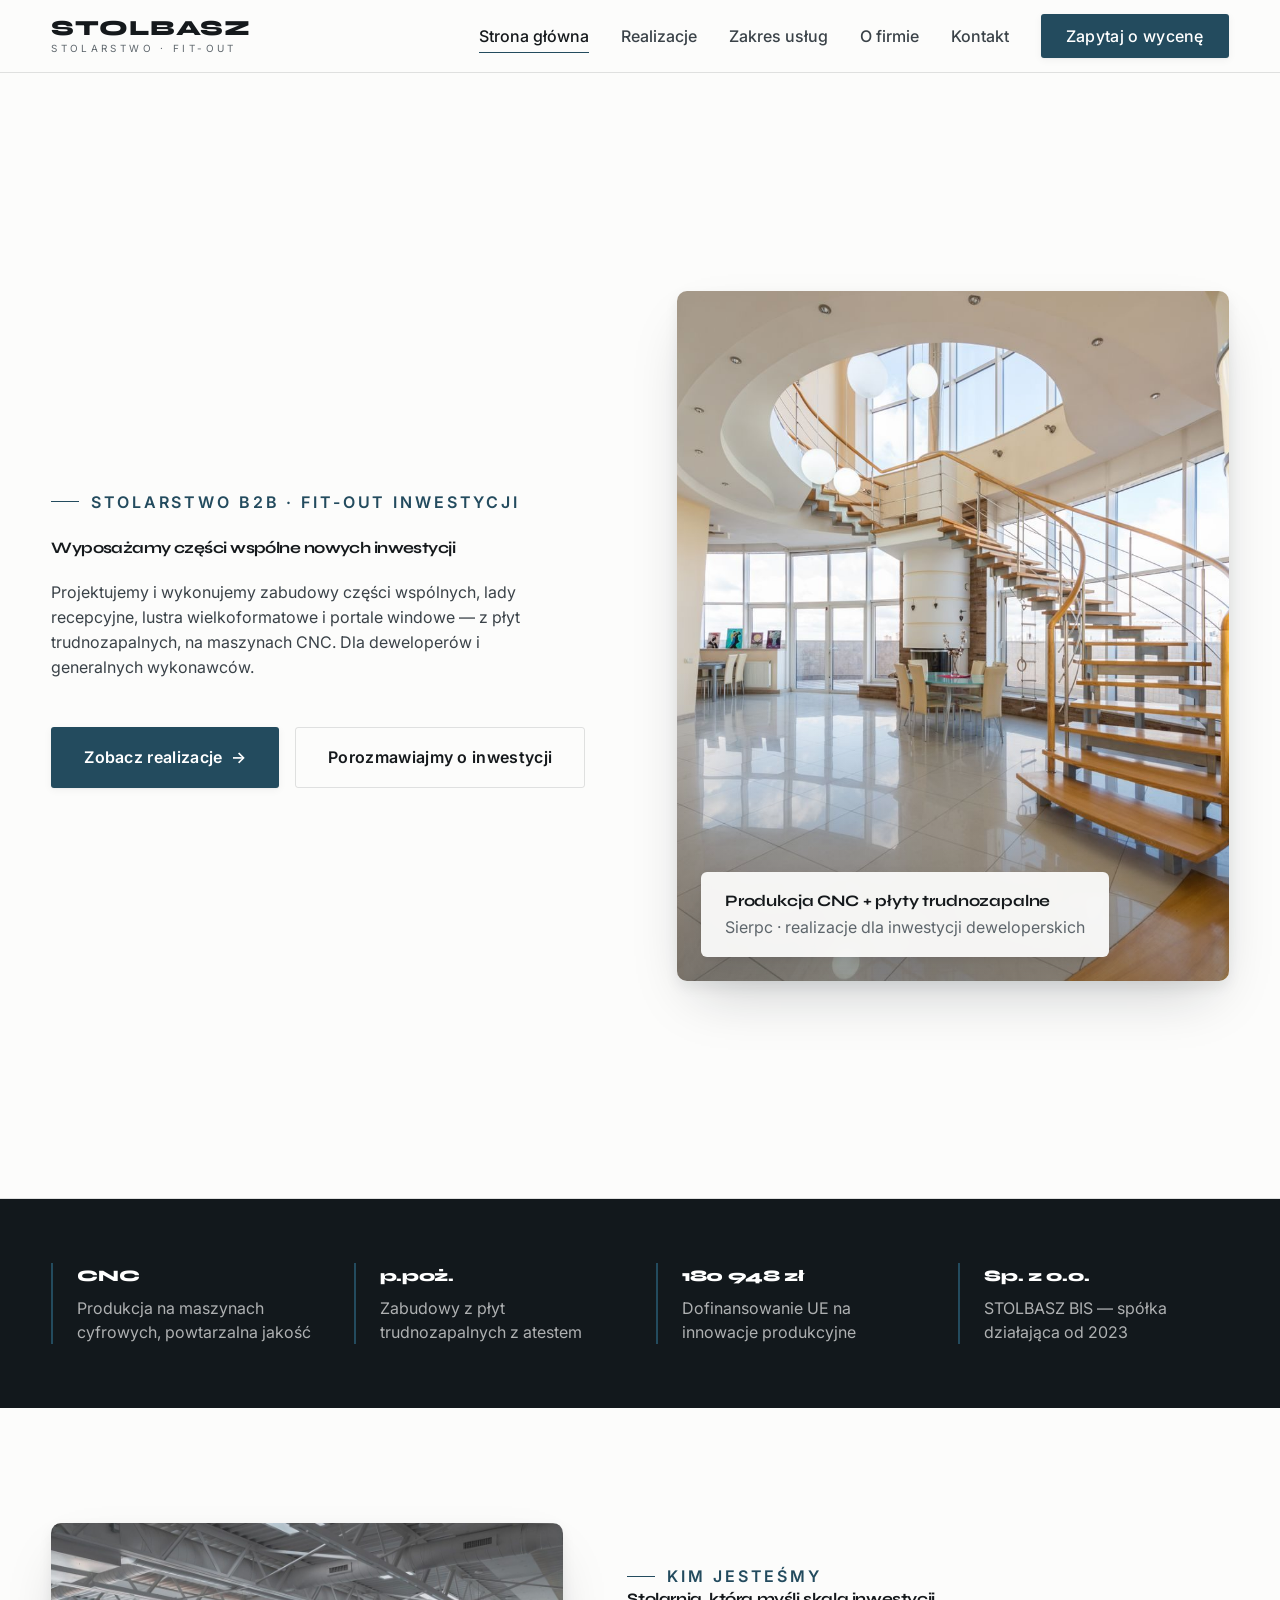
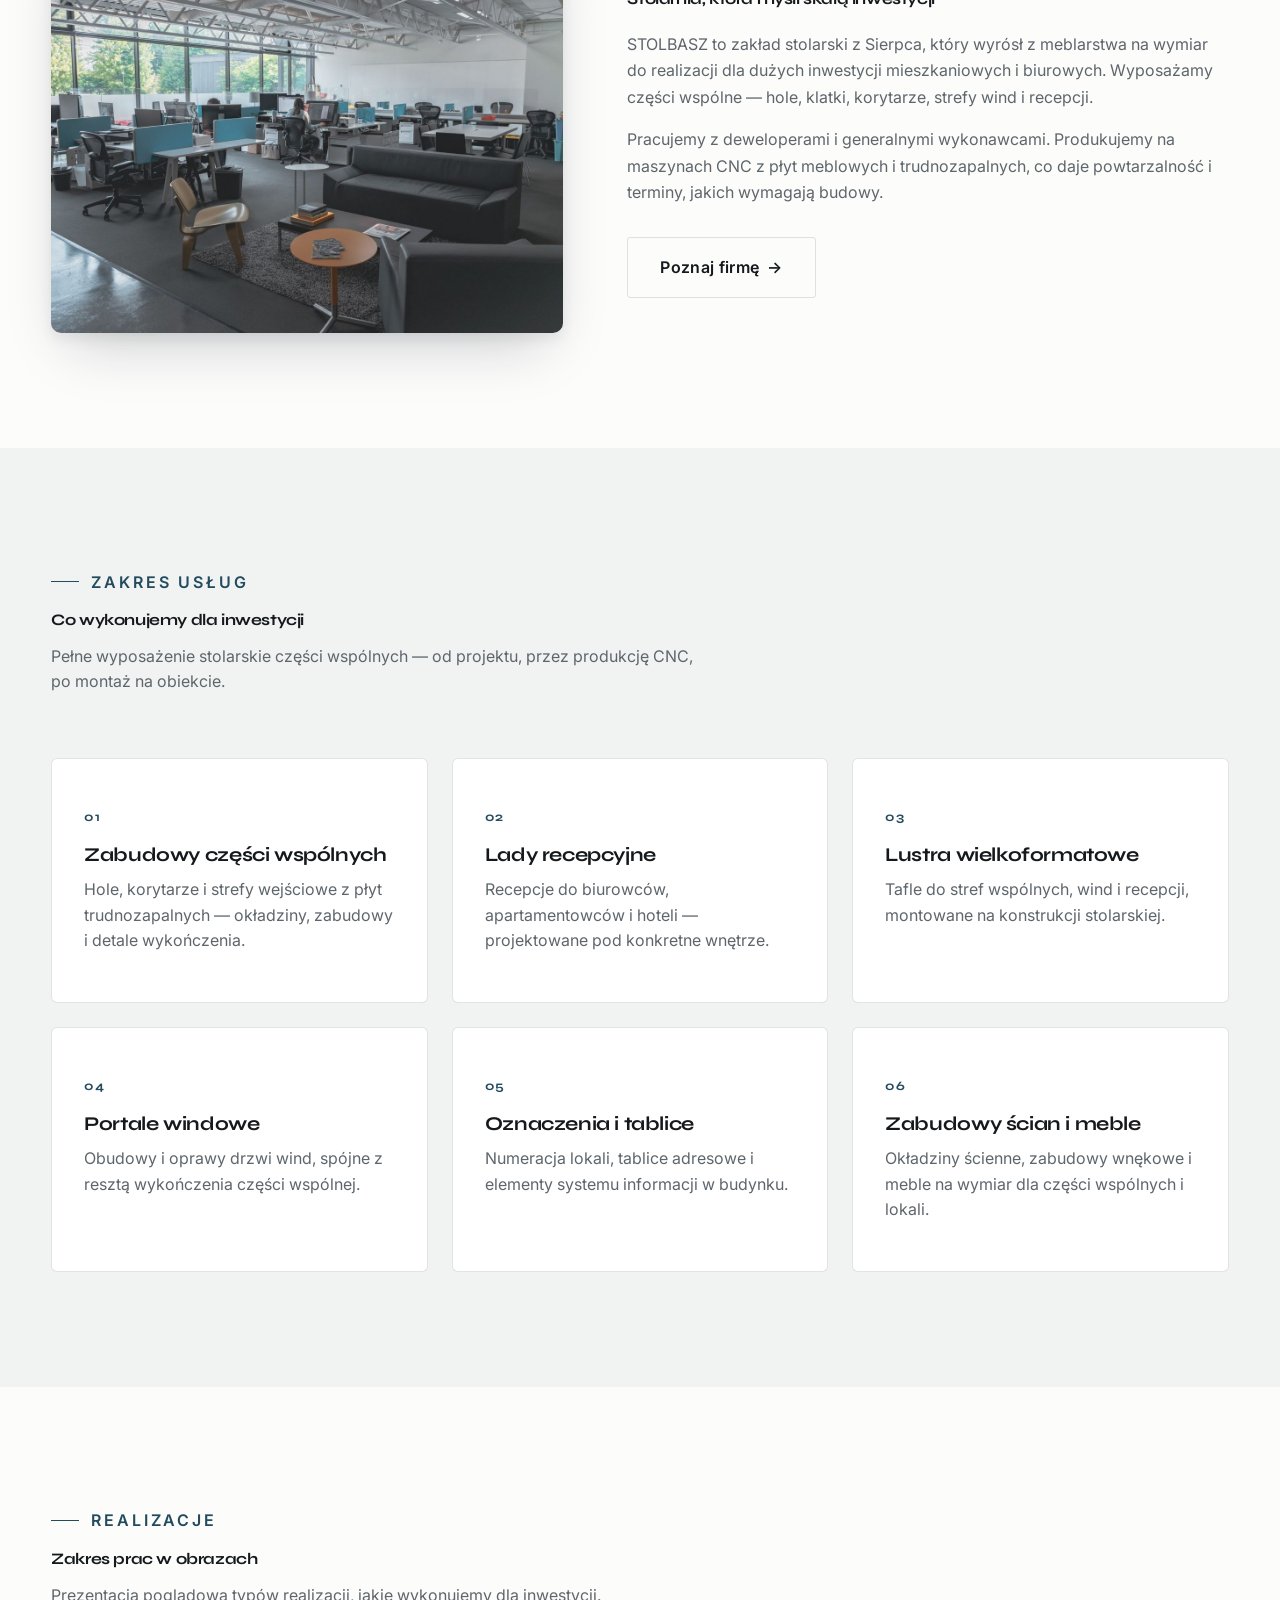
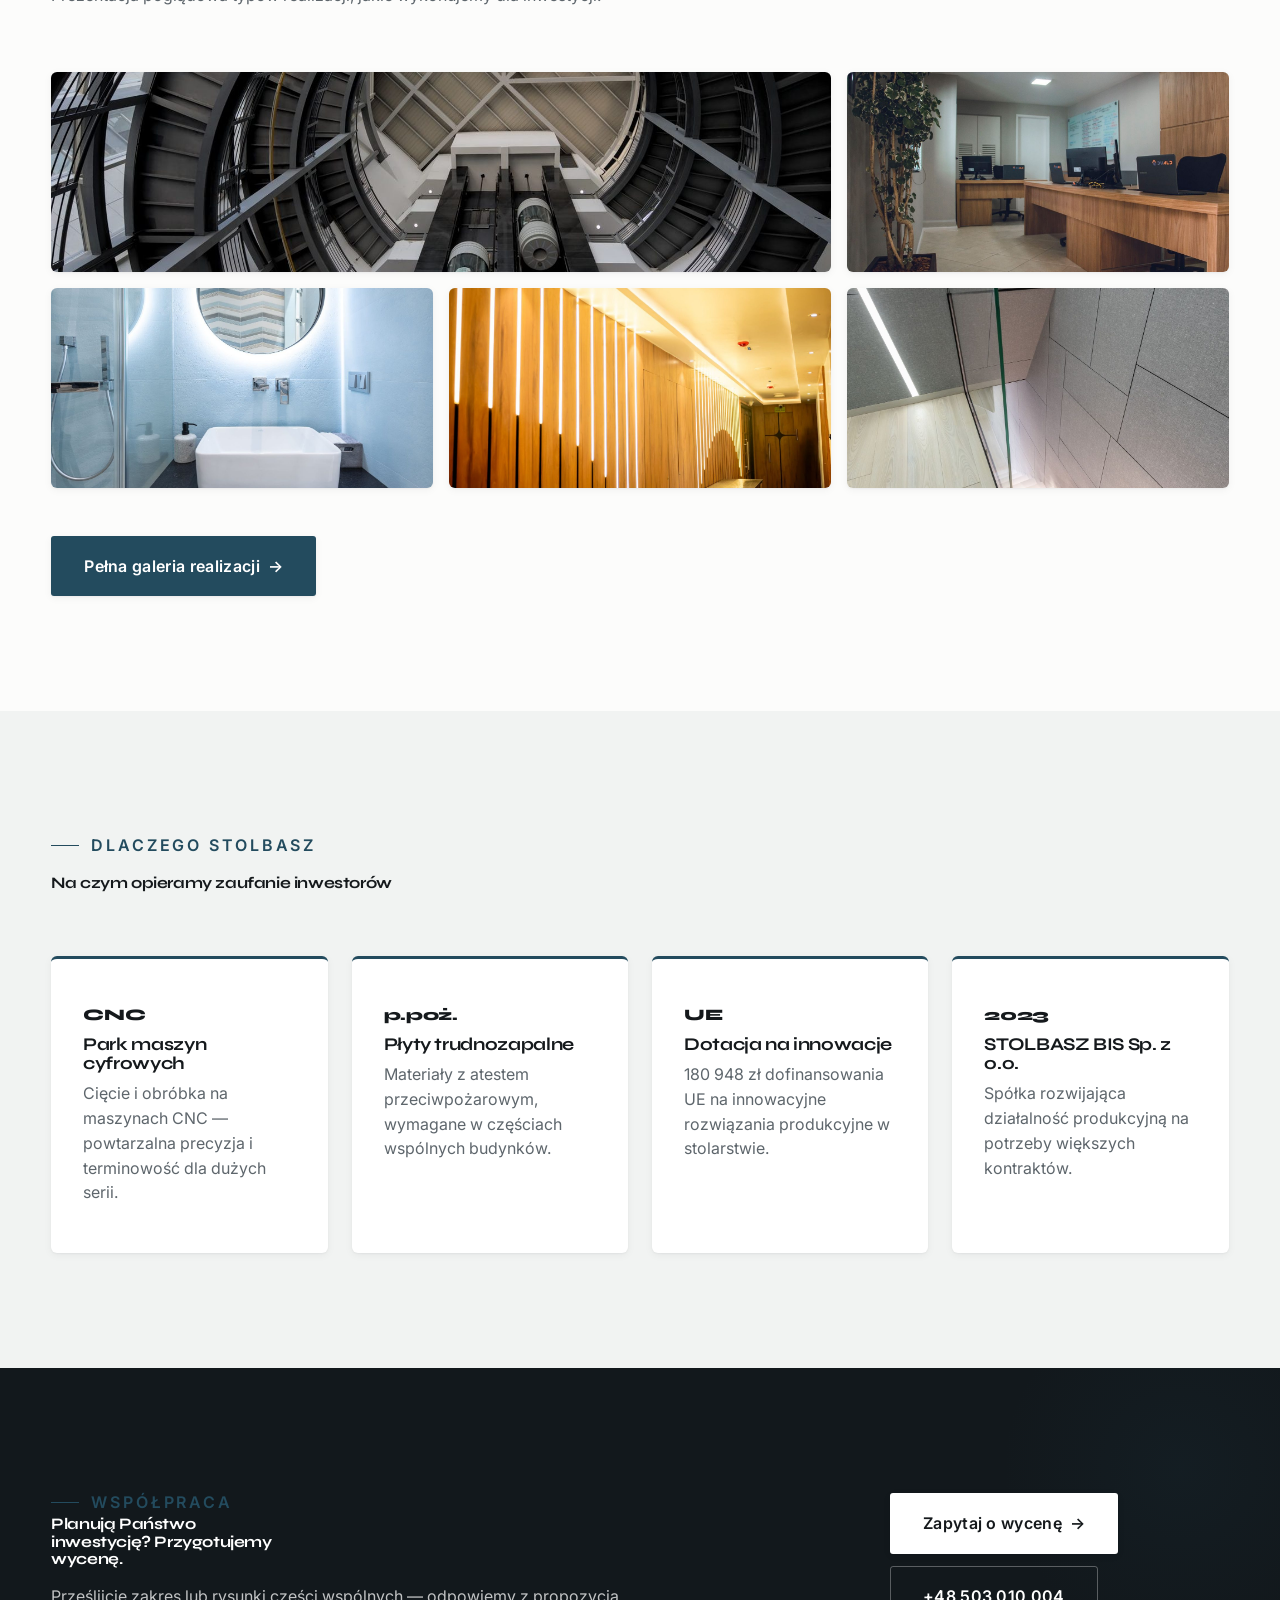
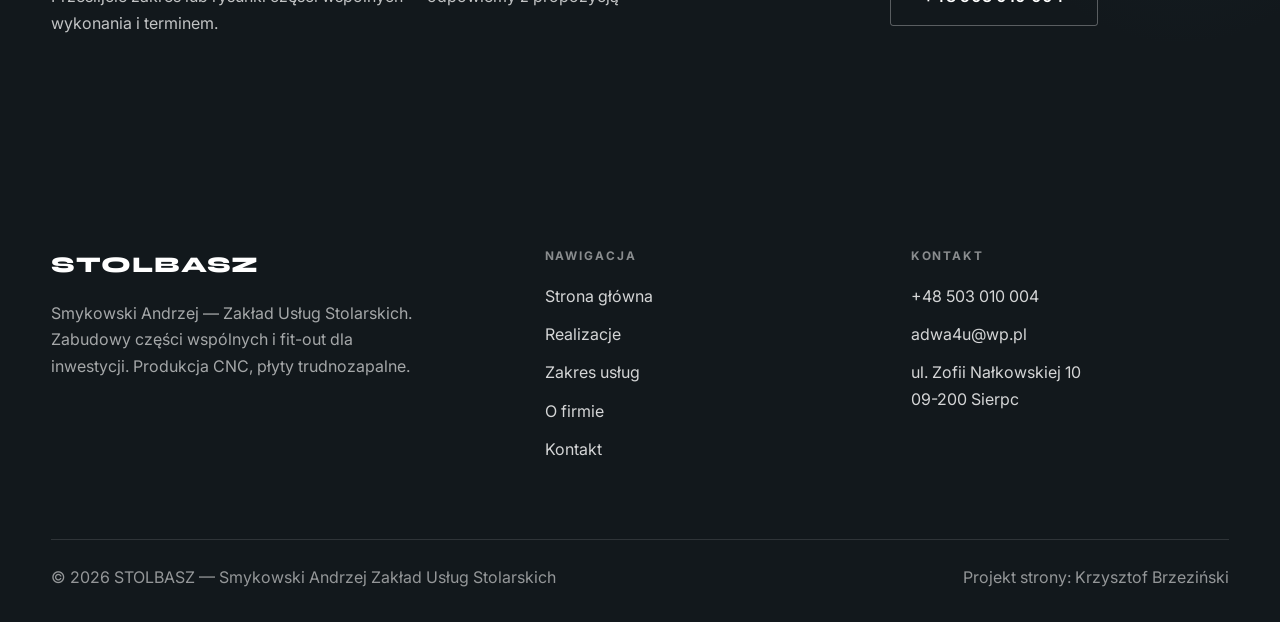
==== index.html @ 0a1a99c6 "STOLBASZ — premium wielostronicowe demo (rebuild jasny, architektoniczny, B2B fit-out)" ====
<!DOCTYPE html>
<html lang="pl">
<head>
<meta charset="UTF-8">
<meta name="viewport" content="width=device-width, initial-scale=1.0">
<title>STOLBASZ — zabudowy części wspólnych i fit-out inwestycji | Sierpc</title>
<meta name="description" content="STOLBASZ — stolarstwo B2B dla inwestycji deweloperskich: zabudowy części wspólnych z płyt trudnozapalnych, lady recepcyjne, lustra wielkoformatowe, portale windowe. Produkcja na maszynach CNC.">
<link rel="preconnect" href="https://fonts.googleapis.com">
<link rel="preconnect" href="https://fonts.gstatic.com" crossorigin>
<link href="https://fonts.googleapis.com/css2?family=Syne:wght@600;700;800&family=Inter:wght@400;500;600;700&display=swap" rel="stylesheet">
<link rel="stylesheet" href="assets/styles.css?v=1">
</head>
<body>

<!-- NAV -->
<header class="nav">
  <div class="wrap nav-inner">
    <a class="brand" href="index.html">
      <span class="name">STOLBASZ</span>
      <span class="sub">Stolarstwo · Fit-out</span>
    </a>
    <nav class="nav-links">
      <a href="index.html" class="active">Strona główna</a>
      <a href="realizacje.html">Realizacje</a>
      <a href="zakres.html">Zakres usług</a>
      <a href="o-firmie.html">O firmie</a>
      <a href="kontakt.html">Kontakt</a>
      <a href="kontakt.html" class="btn btn-accent">Zapytaj o wycenę</a>
    </nav>
    <button class="nav-toggle" aria-label="Menu"><span></span><span></span><span></span></button>
  </div>
</header>

<!-- HERO -->
<section class="hero">
  <div class="wrap hero-grid">
    <div class="hero-copy reveal">
      <span class="eyebrow">Stolarstwo B2B · fit-out inwestycji</span>
      <h1>Wyposażamy części wspólne nowych inwestycji</h1>
      <p class="lead">Projektujemy i wykonujemy zabudowy części wspólnych, lady recepcyjne, lustra wielkoformatowe i portale windowe — z płyt trudnozapalnych, na maszynach CNC. Dla deweloperów i generalnych wykonawców.</p>
      <div class="hero-actions">
        <a href="realizacje.html" class="btn btn-accent">Zobacz realizacje <span class="arr">→</span></a>
        <a href="kontakt.html" class="btn btn-ghost">Porozmawiajmy o inwestycji</a>
      </div>
    </div>
    <div class="hero-art reveal">
      <img src="img/hero.jpg" alt="Nowoczesna część wspólna inwestycji — hol z atrium i klatką schodową">
      <div class="hero-badge">
        <strong>Produkcja CNC + płyty trudnozapalne</strong>
        <span>Sierpc · realizacje dla inwestycji deweloperskich</span>
      </div>
    </div>
  </div>
</section>

<!-- STRIP fakty -->
<section class="strip" style="padding-block:0">
  <div class="wrap">
    <div class="item reveal"><div class="k">CNC</div><div class="v">Produkcja na maszynach cyfrowych, powtarzalna jakość</div></div>
    <div class="item reveal"><div class="k">p.poż.</div><div class="v">Zabudowy z płyt trudnozapalnych z atestem</div></div>
    <div class="item reveal"><div class="k">180 948 zł</div><div class="v">Dofinansowanie UE na innowacje produkcyjne</div></div>
    <div class="item reveal"><div class="k">Sp. z o.o.</div><div class="v">STOLBASZ BIS — spółka działająca od 2023</div></div>
  </div>
</section>

<!-- KIM JESTEŚMY -->
<section>
  <div class="wrap split">
    <div class="split-art reveal"><img src="img/biuro.jpg" alt="Nowoczesne wnętrze biurowe — przykład realizacji zabudów"></div>
    <div class="split-copy reveal">
      <span class="eyebrow">Kim jesteśmy</span>
      <h2>Stolarnia, która myśli skalą inwestycji</h2>
      <p class="muted">STOLBASZ to zakład stolarski z Sierpca, który wyrósł z meblarstwa na wymiar do realizacji dla dużych inwestycji mieszkaniowych i biurowych. Wyposażamy części wspólne — hole, klatki, korytarze, strefy wind i recepcji.</p>
      <p class="muted">Pracujemy z deweloperami i generalnymi wykonawcami. Produkujemy na maszynach CNC z płyt meblowych i trudnozapalnych, co daje powtarzalność i terminy, jakich wymagają budowy.</p>
      <a href="o-firmie.html" class="btn btn-ghost">Poznaj firmę <span class="arr">→</span></a>
    </div>
  </div>
</section>

<!-- ZAKRES skrót -->
<section class="trust">
  <div class="wrap">
    <div class="head reveal">
      <span class="eyebrow">Zakres usług</span>
      <h2>Co wykonujemy dla inwestycji</h2>
      <p>Pełne wyposażenie stolarskie części wspólnych — od projektu, przez produkcję CNC, po montaż na obiekcie.</p>
    </div>
    <div class="svc-grid">
      <div class="svc reveal"><div class="ic">01</div><h3>Zabudowy części wspólnych</h3><p>Hole, korytarze i strefy wejściowe z płyt trudnozapalnych — okładziny, zabudowy i detale wykończenia.</p></div>
      <div class="svc reveal"><div class="ic">02</div><h3>Lady recepcyjne</h3><p>Recepcje do biurowców, apartamentowców i hoteli — projektowane pod konkretne wnętrze.</p></div>
      <div class="svc reveal"><div class="ic">03</div><h3>Lustra wielkoformatowe</h3><p>Tafle do stref wspólnych, wind i recepcji, montowane na konstrukcji stolarskiej.</p></div>
      <div class="svc reveal"><div class="ic">04</div><h3>Portale windowe</h3><p>Obudowy i oprawy drzwi wind, spójne z resztą wykończenia części wspólnej.</p></div>
      <div class="svc reveal"><div class="ic">05</div><h3>Oznaczenia i tablice</h3><p>Numeracja lokali, tablice adresowe i elementy systemu informacji w budynku.</p></div>
      <div class="svc reveal"><div class="ic">06</div><h3>Zabudowy ścian i meble</h3><p>Okładziny ścienne, zabudowy wnękowe i meble na wymiar dla części wspólnych i lokali.</p></div>
    </div>
  </div>
</section>

<!-- REALIZACJE teaser -->
<section>
  <div class="wrap">
    <div class="head reveal">
      <span class="eyebrow">Realizacje</span>
      <h2>Zakres prac w obrazach</h2>
      <p>Prezentacja poglądowa typów realizacji, jakie wykonujemy dla inwestycji.</p>
    </div>
    <div class="gallery">
      <div class="tile t-two3 reveal"><img src="img/atrium-windy.jpg" alt="Część wspólna — atrium z windami"><div class="cap">Strefa wind i atrium<small>Część wspólna inwestycji</small></div></div>
      <div class="tile t-third reveal"><img src="img/lada.jpg" alt="Lada recepcyjna"><div class="cap">Lada recepcyjna<small>Recepcja biurowca</small></div></div>
      <div class="tile t-third reveal"><img src="img/lustro.jpg" alt="Lustro wielkoformatowe"><div class="cap">Lustro wielkoformatowe<small>Strefa wspólna</small></div></div>
      <div class="tile t-third reveal"><img src="img/lamele.jpg" alt="Zabudowa ścienna z lameli"><div class="cap">Zabudowa ścienna<small>Lamele akustyczne</small></div></div>
      <div class="tile t-third reveal"><img src="img/schody-szklo.jpg" alt="Klatka schodowa z balustradą szklaną"><div class="cap">Balustrada i okładziny<small>Klatka schodowa</small></div></div>
    </div>
    <div style="margin-top:var(--space-7)" class="reveal">
      <a href="realizacje.html" class="btn btn-accent">Pełna galeria realizacji <span class="arr">→</span></a>
    </div>
  </div>
</section>

<!-- WIARYGODNOŚĆ -->
<section class="trust">
  <div class="wrap">
    <div class="head reveal">
      <span class="eyebrow">Dlaczego STOLBASZ</span>
      <h2>Na czym opieramy zaufanie inwestorów</h2>
    </div>
    <div class="trust-grid">
      <div class="trust-card reveal"><div class="big">CNC</div><h3>Park maszyn cyfrowych</h3><p>Cięcie i obróbka na maszynach CNC — powtarzalna precyzja i terminowość dla dużych serii.</p></div>
      <div class="trust-card reveal"><div class="big">p.poż.</div><h3>Płyty trudnozapalne</h3><p>Materiały z atestem przeciwpożarowym, wymagane w częściach wspólnych budynków.</p></div>
      <div class="trust-card reveal"><div class="big">UE</div><h3>Dotacja na innowacje</h3><p>180 948 zł dofinansowania UE na innowacyjne rozwiązania produkcyjne w stolarstwie.</p></div>
      <div class="trust-card reveal"><div class="big">2023</div><h3>STOLBASZ BIS Sp. z o.o.</h3><p>Spółka rozwijająca działalność produkcyjną na potrzeby większych kontraktów.</p></div>
    </div>
  </div>
</section>

<!-- CTA -->
<section class="cta">
  <div class="wrap">
    <div class="reveal">
      <span class="eyebrow">Współpraca</span>
      <h2>Planują Państwo inwestycję? Przygotujemy wycenę.</h2>
      <p>Prześlijcie zakres lub rysunki części wspólnych — odpowiemy z propozycją wykonania i terminem.</p>
    </div>
    <div class="cta-actions reveal">
      <a href="kontakt.html" class="btn btn-light">Zapytaj o wycenę <span class="arr">→</span></a>
      <a href="tel:+48503010004" class="btn btn-ghost" style="color:#fff;border-color:rgba(255,255,255,.3)">+48 503 010 004</a>
    </div>
  </div>
</section>

<!-- FOOTER -->
<footer>
  <div class="wrap">
    <div class="foot-grid">
      <div class="foot-brand">
        <div class="name">STOLBASZ</div>
        <p>Smykowski Andrzej — Zakład Usług Stolarskich. Zabudowy części wspólnych i fit-out dla inwestycji. Produkcja CNC, płyty trudnozapalne.</p>
      </div>
      <div class="foot-col">
        <h4>Nawigacja</h4>
        <a href="index.html">Strona główna</a>
        <a href="realizacje.html">Realizacje</a>
        <a href="zakres.html">Zakres usług</a>
        <a href="o-firmie.html">O firmie</a>
        <a href="kontakt.html">Kontakt</a>
      </div>
      <div class="foot-col">
        <h4>Kontakt</h4>
        <a href="tel:+48503010004">+48 503 010 004</a>
        <a href="mailto:adwa4u@wp.pl">adwa4u@wp.pl</a>
        <p>ul. Zofii Nałkowskiej 10<br>09-200 Sierpc</p>
      </div>
    </div>
    <div class="foot-bot">
      <span>© 2026 STOLBASZ — Smykowski Andrzej Zakład Usług Stolarskich</span>
      <span>Projekt strony: Krzysztof Brzeziński</span>
    </div>
  </div>
</footer>

<script src="assets/main.js?v=1"></script>
</body>
</html>
---- assets/styles.css ----
/* ============================================================
   STOLBASZ — premium, architektoniczny B2B fit-out
   Jasna paleta, zero brązu. System wg premium-web-craft.
   Projekt strony: Krzysztof Brzeziński
   ============================================================ */

:root{
  /* PALETA — jasna, architektoniczna, chłodna */
  --paper:#FCFCFB;          /* główne tło */
  --paper-2:#F1F3F2;        /* sekcje alternatywne (chłodny jasny szary) */
  --paper-3:#E9ECEB;        /* delikatne wypełnienia */
  --ink:#15191C;            /* tekst główny — chłodny grafit */
  --ink-soft:#3A4248;       /* nagłówki drugorzędne */
  --muted:#5E666C;          /* tekst poboczny */
  --line:rgba(21,25,28,.12);/* hairline */
  --accent:#234B5E;         /* stonowany petrol-slate — jedyny akcent */
  --accent-d:#173744;
  --accent-soft:rgba(35,75,94,.10);
  --dark:#12181C;           /* sekcje ciemne (stopka/CTA) */

  /* ODSTĘPY — skala 4/8 */
  --space-1:4px; --space-2:8px; --space-3:12px; --space-4:16px; --space-5:24px;
  --space-6:32px; --space-7:48px; --space-8:64px; --space-9:96px; --space-10:128px;

  /* TYPOGRAFIA — fluid clamp() */
  --text-sm:clamp(.82rem,.8rem+.1vw,.9rem);
  --text-base:clamp(1rem,.97rem+.15vw,1.1rem);
  --text-lg:clamp(1.12rem,1.05rem+.3vw,1.3rem);
  --text-h3:clamp(1.2rem,1.1rem+.5vw,1.5rem);
  --text-h2:clamp(1.9rem,1.5rem+1.9vw,2.8rem);
  --text-h1:clamp(2.6rem,1.9rem+3.6vw,4.6rem);

  /* PROMIENIE — architektoniczne, raczej ostre */
  --r-sm:3px; --r-md:6px; --r-lg:10px;

  /* RUCH */
  --ease:cubic-bezier(.25,.46,.45,.94); --dur:.24s;

  /* CIENIE — miękkie, warstwowe */
  --sh-sm:0 1px 2px rgba(16,24,32,.04), 0 2px 8px rgba(16,24,32,.05);
  --sh-md:0 2px 6px rgba(16,24,32,.05), 0 12px 28px -8px rgba(16,24,32,.12);
  --sh-lg:0 6px 14px rgba(16,24,32,.07), 0 26px 56px -18px rgba(16,24,32,.22);

  --hairline:1px solid var(--line);

  --font-display:"Syne","Helvetica Neue",sans-serif;
  --font-body:"Inter","Helvetica Neue",Arial,sans-serif;
}

*{box-sizing:border-box;margin:0;padding:0}
html{scroll-behavior:smooth}
body{
  font-family:var(--font-body);
  font-size:var(--text-base);
  line-height:1.65;
  color:var(--ink);
  background:var(--paper);
  -webkit-font-smoothing:antialiased;
  text-rendering:optimizeLegibility;
}
img{max-width:100%;display:block}
a{color:inherit;text-decoration:none}

.wrap{width:min(92%,1180px);margin-inline:auto}
section{padding-block:clamp(64px,9vw,124px)}

h1,h2,h3{font-family:var(--font-display);font-weight:700;line-height:1.08;letter-spacing:-.02em;color:var(--ink)}
h1{font-size:var(--text-h1);letter-spacing:-.035em}
h2{font-size:var(--text-h2);letter-spacing:-.025em}
h3{font-size:var(--text-h3)}
p{max-width:65ch}

.eyebrow{
  font-family:var(--font-body);
  font-size:var(--text-sm);
  font-weight:600;
  letter-spacing:.18em;
  text-transform:uppercase;
  color:var(--accent);
  display:inline-flex;align-items:center;gap:var(--space-3);
}
.eyebrow::before{content:"";width:28px;height:1px;background:var(--accent);display:inline-block}

.muted{color:var(--muted)}
.lead{font-size:var(--text-lg);line-height:1.55;color:var(--ink-soft);max-width:50ch}

/* ---------- BUTTONS ---------- */
.btn{
  display:inline-flex;align-items:center;gap:var(--space-2);
  font-weight:600;font-size:var(--text-sm);letter-spacing:.02em;
  padding:var(--space-4) var(--space-6);
  border-radius:var(--r-sm);
  transition:transform var(--dur) var(--ease),box-shadow var(--dur) var(--ease),background var(--dur) var(--ease);
  cursor:pointer;border:1px solid transparent;
}
.btn-accent{background:var(--accent);color:#fff;box-shadow:var(--sh-sm)}
.btn-accent:hover{background:var(--accent-d);transform:translateY(-2px);box-shadow:var(--sh-md)}
.btn-accent:active{transform:translateY(0);box-shadow:var(--sh-sm)}
.btn-ghost{background:transparent;color:var(--ink);border-color:var(--line)}
.btn-ghost:hover{border-color:var(--accent);color:var(--accent);transform:translateY(-2px)}
.btn-light{background:#fff;color:var(--ink);box-shadow:var(--sh-sm)}
.btn-light:hover{transform:translateY(-2px);box-shadow:var(--sh-md)}
.btn .arr{transition:transform var(--dur) var(--ease)}
.btn:hover .arr{transform:translateX(4px)}

/* ---------- NAV ---------- */
.nav{
  position:sticky;top:0;z-index:50;
  background:color-mix(in srgb,var(--paper) 88%,transparent);
  backdrop-filter:saturate(140%) blur(10px);
  border-bottom:var(--hairline);
}
.nav-inner{display:flex;align-items:center;justify-content:space-between;height:72px}
.brand{display:flex;flex-direction:column;line-height:1}
.brand .name{font-family:var(--font-display);font-weight:800;font-size:1.35rem;letter-spacing:.04em}
.brand .sub{font-size:.62rem;letter-spacing:.34em;text-transform:uppercase;color:var(--muted);margin-top:5px}
.nav-links{display:flex;align-items:center;gap:var(--space-6)}
.nav-links a{font-size:var(--text-sm);font-weight:500;color:var(--ink-soft);position:relative;padding-block:4px;transition:color var(--dur) var(--ease)}
.nav-links a::after{content:"";position:absolute;left:0;bottom:0;width:0;height:1.5px;background:var(--accent);transition:width var(--dur) var(--ease)}
.nav-links a:hover,.nav-links a.active{color:var(--ink)}
.nav-links a:hover::after,.nav-links a.active::after{width:100%}
.nav-links .btn{padding:var(--space-2) var(--space-5)}
/* przyciski w nav: właściwy kolor (przebij .nav-links a) + bez podkreślenia */
.nav-links a.btn-accent{color:#fff}
.nav-links a.btn-ghost,.nav-links a.btn-light{color:var(--ink)}
.nav-links a.btn::after{display:none}
.nav-toggle{display:none;background:none;border:none;cursor:pointer;flex-direction:column;gap:5px;padding:8px}
.nav-toggle span{width:24px;height:2px;background:var(--ink);transition:var(--dur)}

/* ---------- HERO (split) ---------- */
.hero{position:relative;overflow:hidden;border-bottom:var(--hairline)}
.hero-grid{display:grid;grid-template-columns:1.02fr .98fr;gap:clamp(24px,4vw,64px);align-items:center;
  padding-block:clamp(56px,8vw,108px)}
.hero-copy .eyebrow{margin-bottom:var(--space-5)}
.hero-copy h1{margin-bottom:var(--space-5)}
.hero-copy .lead{margin-bottom:var(--space-7)}
.hero-actions{display:flex;flex-wrap:wrap;gap:var(--space-4)}
.hero-art{position:relative;aspect-ratio:4/5;border-radius:var(--r-lg);overflow:hidden;box-shadow:var(--sh-lg)}
.hero-art img{width:100%;height:100%;object-fit:cover}
.hero-art::after{content:"";position:absolute;inset:0;background:linear-gradient(180deg,transparent 55%,rgba(18,24,28,.28))}
.hero-badge{position:absolute;left:var(--space-5);bottom:var(--space-5);z-index:2;
  background:rgba(252,252,251,.94);backdrop-filter:blur(4px);
  border-radius:var(--r-md);padding:var(--space-4) var(--space-5);box-shadow:var(--sh-md);max-width:78%}
.hero-badge strong{display:block;font-family:var(--font-display);font-size:1rem;letter-spacing:-.01em}
.hero-badge span{font-size:var(--text-sm);color:var(--muted)}

/* full-bleed hero variant (podstrony) */
.pagehead{position:relative;min-height:46vh;display:flex;align-items:flex-end;overflow:hidden;border-bottom:var(--hairline)}
.pagehead img{position:absolute;inset:0;width:100%;height:100%;object-fit:cover}
.pagehead::after{content:"";position:absolute;inset:0;background:linear-gradient(180deg,rgba(18,24,28,.25),rgba(18,24,28,.62))}
.pagehead .wrap{position:relative;z-index:2;padding-block:var(--space-9);color:#fff}
.pagehead h1{color:#fff;max-width:18ch}
.pagehead .eyebrow{color:#fff}
.pagehead .eyebrow::before{background:#fff}
.pagehead p{color:rgba(255,255,255,.86);margin-top:var(--space-4);max-width:54ch}

/* ---------- STRIP (pasek skrótów / liczby) ---------- */
.strip{background:var(--dark);color:#fff}
.strip .wrap{display:grid;grid-template-columns:repeat(4,1fr);gap:var(--space-6);padding-block:var(--space-8)}
.strip .item .k{font-family:var(--font-display);font-size:clamp(1.6rem,1.2rem+1.4vw,2.4rem);font-weight:800;letter-spacing:-.02em;color:#fff}
.strip .item .v{font-size:var(--text-sm);color:rgba(255,255,255,.66);margin-top:var(--space-2);line-height:1.45}
.strip .item{border-left:2px solid var(--accent);padding-left:var(--space-5)}

/* ---------- SECTION HEAD ---------- */
.head{max-width:48rem;margin-bottom:var(--space-8)}
.head.center{margin-inline:auto;text-align:center}
.head .eyebrow{margin-bottom:var(--space-4)}
.head h2{margin-bottom:var(--space-4)}
.head p{color:var(--muted);font-size:var(--text-lg);line-height:1.55}
.head.center p{margin-inline:auto}

/* ---------- INTRO SPLIT ---------- */
.split{display:grid;grid-template-columns:.92fr 1.08fr;gap:clamp(28px,5vw,80px);align-items:center}
.split.rev{grid-template-columns:1.08fr .92fr}
.split.rev .split-art{order:-1}
.split-art{position:relative;aspect-ratio:5/4;border-radius:var(--r-lg);overflow:hidden;box-shadow:var(--sh-lg)}
.split-art img{width:100%;height:100%;object-fit:cover}
.split-copy h2{margin-bottom:var(--space-5)}
.split-copy p+p{margin-top:var(--space-4)}
.split-copy .btn{margin-top:var(--space-6)}

/* ---------- SERVICES (zakres) ---------- */
.svc-grid{display:grid;grid-template-columns:repeat(auto-fit,minmax(280px,1fr));gap:var(--space-5)}
.svc{background:#fff;border:var(--hairline);border-radius:var(--r-md);padding:var(--space-7) var(--space-6);
  transition:transform var(--dur) var(--ease),box-shadow var(--dur) var(--ease),border-color var(--dur) var(--ease);
  position:relative;overflow:hidden}
.svc::before{content:"";position:absolute;left:0;top:0;width:3px;height:0;background:var(--accent);transition:height var(--dur) var(--ease)}
.svc:hover{transform:translateY(-4px);box-shadow:var(--sh-md);border-color:transparent}
.svc:hover::before{height:100%}
.svc .ic{font-family:var(--font-display);font-size:.8rem;font-weight:700;letter-spacing:.12em;color:var(--accent);margin-bottom:var(--space-4)}
.svc h3{margin-bottom:var(--space-3);font-size:1.22rem}
.svc p{color:var(--muted);font-size:var(--text-base);line-height:1.6}

/* big detailed service rows */
.svc-row{display:grid;grid-template-columns:.8fr 1.2fr;gap:clamp(20px,4vw,60px);align-items:center;padding-block:var(--space-8)}
.svc-row+.svc-row{border-top:var(--hairline)}
.svc-row.rev{grid-template-columns:1.2fr .8fr}
.svc-row.rev .svc-row-art{order:-1}
.svc-row-art{aspect-ratio:4/3;border-radius:var(--r-md);overflow:hidden;box-shadow:var(--sh-md)}
.svc-row-art img{width:100%;height:100%;object-fit:cover}
.svc-row h3{font-size:1.5rem;margin-bottom:var(--space-4)}
.svc-row .num{font-family:var(--font-display);font-size:.85rem;font-weight:700;letter-spacing:.14em;color:var(--accent);display:block;margin-bottom:var(--space-3)}
.svc-row ul{list-style:none;margin-top:var(--space-4);display:flex;flex-direction:column;gap:var(--space-2)}
.svc-row li{position:relative;padding-left:var(--space-5);color:var(--muted);font-size:var(--text-base)}
.svc-row li::before{content:"";position:absolute;left:0;top:.62em;width:8px;height:1px;background:var(--accent)}

/* ---------- GALLERY (realizacje) ---------- */
.gallery{display:grid;grid-template-columns:repeat(12,1fr);gap:var(--space-4);grid-auto-rows:200px}
.tile{position:relative;overflow:hidden;border-radius:var(--r-md);box-shadow:var(--sh-sm);
  transition:transform var(--dur) var(--ease),box-shadow var(--dur) var(--ease)}
.tile img{width:100%;height:100%;object-fit:cover;transition:transform .6s var(--ease)}
.tile:hover{box-shadow:var(--sh-md)}
.tile:hover img{transform:scale(1.05)}
.tile .cap{position:absolute;left:0;right:0;bottom:0;padding:var(--space-5) var(--space-4) var(--space-4);
  background:linear-gradient(transparent,rgba(18,24,28,.78));color:#fff;
  font-size:var(--text-sm);font-weight:600;letter-spacing:.01em;
  opacity:0;transform:translateY(8px);transition:var(--dur) var(--ease)}
.tile:hover .cap{opacity:1;transform:translateY(0)}
.tile .cap small{display:block;font-weight:400;opacity:.78;letter-spacing:.04em;text-transform:uppercase;font-size:.66rem;margin-top:3px}
/* bento spans */
.t-wide{grid-column:span 6}
.t-tall{grid-column:span 6;grid-row:span 2}
.t-std{grid-column:span 6}
.t-third{grid-column:span 4}
.t-two3{grid-column:span 8}

/* ---------- TRUST / WIARYGODNOŚĆ ---------- */
.trust{background:var(--paper-2)}
.trust-grid{display:grid;grid-template-columns:repeat(auto-fit,minmax(240px,1fr));gap:var(--space-5);margin-top:var(--space-7)}
.trust-card{background:#fff;border-radius:var(--r-md);padding:var(--space-7) var(--space-6);box-shadow:var(--sh-sm);border-top:3px solid var(--accent)}
.trust-card .big{font-family:var(--font-display);font-size:clamp(1.8rem,1.3rem+1.6vw,2.6rem);font-weight:800;letter-spacing:-.02em;color:var(--ink);line-height:1}
.trust-card h3{font-size:1.12rem;margin:var(--space-3) 0 var(--space-2)}
.trust-card p{color:var(--muted);font-size:var(--text-base);line-height:1.55}

/* ---------- CTA band ---------- */
.cta{background:var(--dark);color:#fff;position:relative;overflow:hidden}
.cta .wrap{display:grid;grid-template-columns:1.4fr .6fr;gap:var(--space-7);align-items:center;position:relative;z-index:2}
.cta h2{color:#fff;max-width:20ch}
.cta p{color:rgba(255,255,255,.74);margin-top:var(--space-4)}
.cta-actions{display:flex;flex-direction:column;gap:var(--space-3);align-items:flex-start}
.cta::before{content:"";position:absolute;right:-80px;top:-80px;width:360px;height:360px;border-radius:50%;
  background:radial-gradient(circle,var(--accent-soft),transparent 70%)}

/* ---------- CONTACT ---------- */
.contact-grid{display:grid;grid-template-columns:.85fr 1.15fr;gap:clamp(28px,4vw,56px);align-items:start}
.info-list{display:flex;flex-direction:column;gap:var(--space-2)}
.info-row{display:flex;gap:var(--space-4);align-items:flex-start;padding-block:var(--space-4);border-bottom:var(--hairline)}
.info-row .ic{flex:none;width:42px;height:42px;display:grid;place-items:center;border-radius:50%;
  background:var(--accent-soft);color:var(--accent);font-size:1.05rem}
.info-row .lbl{font-size:.72rem;letter-spacing:.14em;text-transform:uppercase;color:var(--muted)}
.info-row .val{font-weight:600;font-size:var(--text-base);margin-top:2px}
.info-row a.val:hover{color:var(--accent)}
.map{border:none;border-radius:var(--r-lg);box-shadow:var(--sh-md);width:100%;height:100%;min-height:380px;filter:grayscale(.2) contrast(1.02)}
.form{background:#fff;border:var(--hairline);border-radius:var(--r-lg);padding:clamp(24px,3vw,40px);box-shadow:var(--sh-sm)}
.form .fld{margin-bottom:var(--space-5)}
.form label{display:block;font-size:var(--text-sm);font-weight:600;margin-bottom:var(--space-2)}
.form input,.form textarea{width:100%;font-family:inherit;font-size:var(--text-base);color:var(--ink);
  padding:var(--space-4);border:var(--hairline);border-radius:var(--r-sm);background:var(--paper);transition:border-color var(--dur)}
.form input:focus,.form textarea:focus{outline:none;border-color:var(--accent);background:#fff}
.form textarea{resize:vertical;min-height:120px}
.form .note{font-size:var(--text-sm);color:var(--muted);margin-top:var(--space-3)}

/* ---------- FOOTER ---------- */
footer{background:var(--dark);color:#fff;padding-block:var(--space-9) var(--space-6)}
.foot-grid{display:grid;grid-template-columns:1.4fr 1fr 1fr;gap:var(--space-7);margin-bottom:var(--space-8)}
.foot-brand .name{font-family:var(--font-display);font-weight:800;font-size:1.4rem;letter-spacing:.04em}
.foot-brand p{color:rgba(255,255,255,.62);margin-top:var(--space-4);font-size:var(--text-base);max-width:38ch}
.foot-col h4{font-size:.74rem;letter-spacing:.16em;text-transform:uppercase;color:rgba(255,255,255,.5);margin-bottom:var(--space-4)}
.foot-col a,.foot-col p{display:block;color:rgba(255,255,255,.82);font-size:var(--text-base);margin-bottom:var(--space-3)}
.foot-col a:hover{color:#fff}
.foot-bot{border-top:1px solid rgba(255,255,255,.12);padding-top:var(--space-5);display:flex;justify-content:space-between;flex-wrap:wrap;gap:var(--space-3);
  font-size:var(--text-sm);color:rgba(255,255,255,.55)}
.foot-bot a:hover{color:#fff}

/* ---------- REVEAL ---------- */
.reveal{opacity:0;transform:translateY(22px);transition:opacity .6s var(--ease),transform .6s var(--ease)}
.reveal.in{opacity:1;transform:none}

/* ---------- RESPONSIVE ---------- */
@media(max-width:920px){
  .hero-grid,.split,.split.rev,.svc-row,.svc-row.rev,.cta .wrap,.contact-grid,.foot-grid{grid-template-columns:1fr}
  .split.rev .split-art,.svc-row.rev .svc-row-art{order:0}
  .hero-art{aspect-ratio:16/10;max-height:420px}
  .strip .wrap{grid-template-columns:repeat(2,1fr);gap:var(--space-7)}
  .gallery{grid-auto-rows:180px}
  .t-wide,.t-tall,.t-std,.t-third,.t-two3{grid-column:span 6}
  .t-tall{grid-row:span 1}
  .cta-actions{flex-direction:row;flex-wrap:wrap}
  .foot-grid{gap:var(--space-6)}
}
@media(max-width:680px){
  .nav-links{position:fixed;inset:72px 0 auto 0;background:var(--paper);flex-direction:column;align-items:stretch;
    gap:0;padding:var(--space-4) 6%;border-bottom:var(--hairline);box-shadow:var(--sh-md);
    transform:translateY(-120%);transition:transform var(--dur) var(--ease)}
  .nav-links.open{transform:translateY(0)}
  .nav-links a{padding-block:var(--space-4);border-bottom:var(--hairline)}
  .nav-links .btn{margin-top:var(--space-3);justify-content:center}
  .nav-toggle{display:flex}
  .strip .wrap{grid-template-columns:1fr}
  .gallery{grid-template-columns:repeat(6,1fr)}
  .foot-grid{grid-template-columns:1fr}
}
@media(prefers-reduced-motion:reduce){
  *{animation-duration:.01ms!important;transition:none!important}
  .reveal{opacity:1!important;transform:none!important}
  html{scroll-behavior:auto}
}
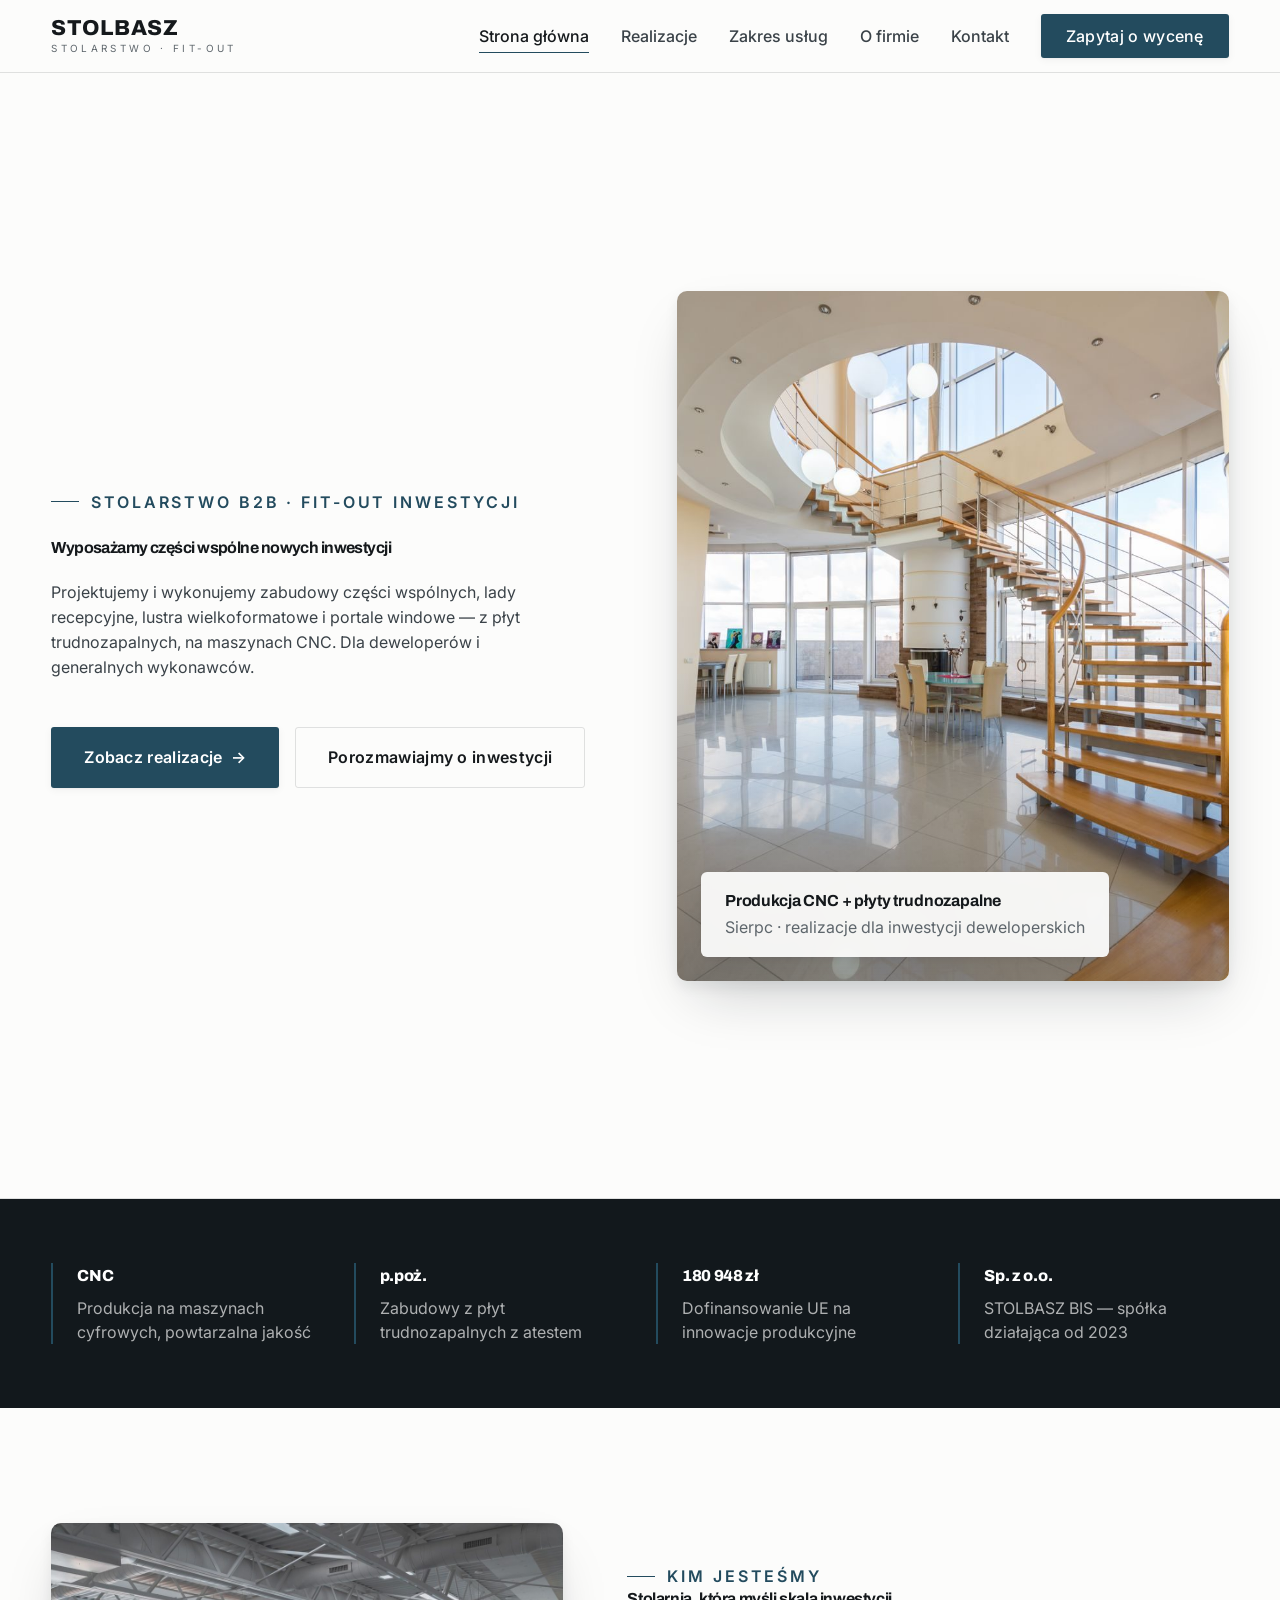
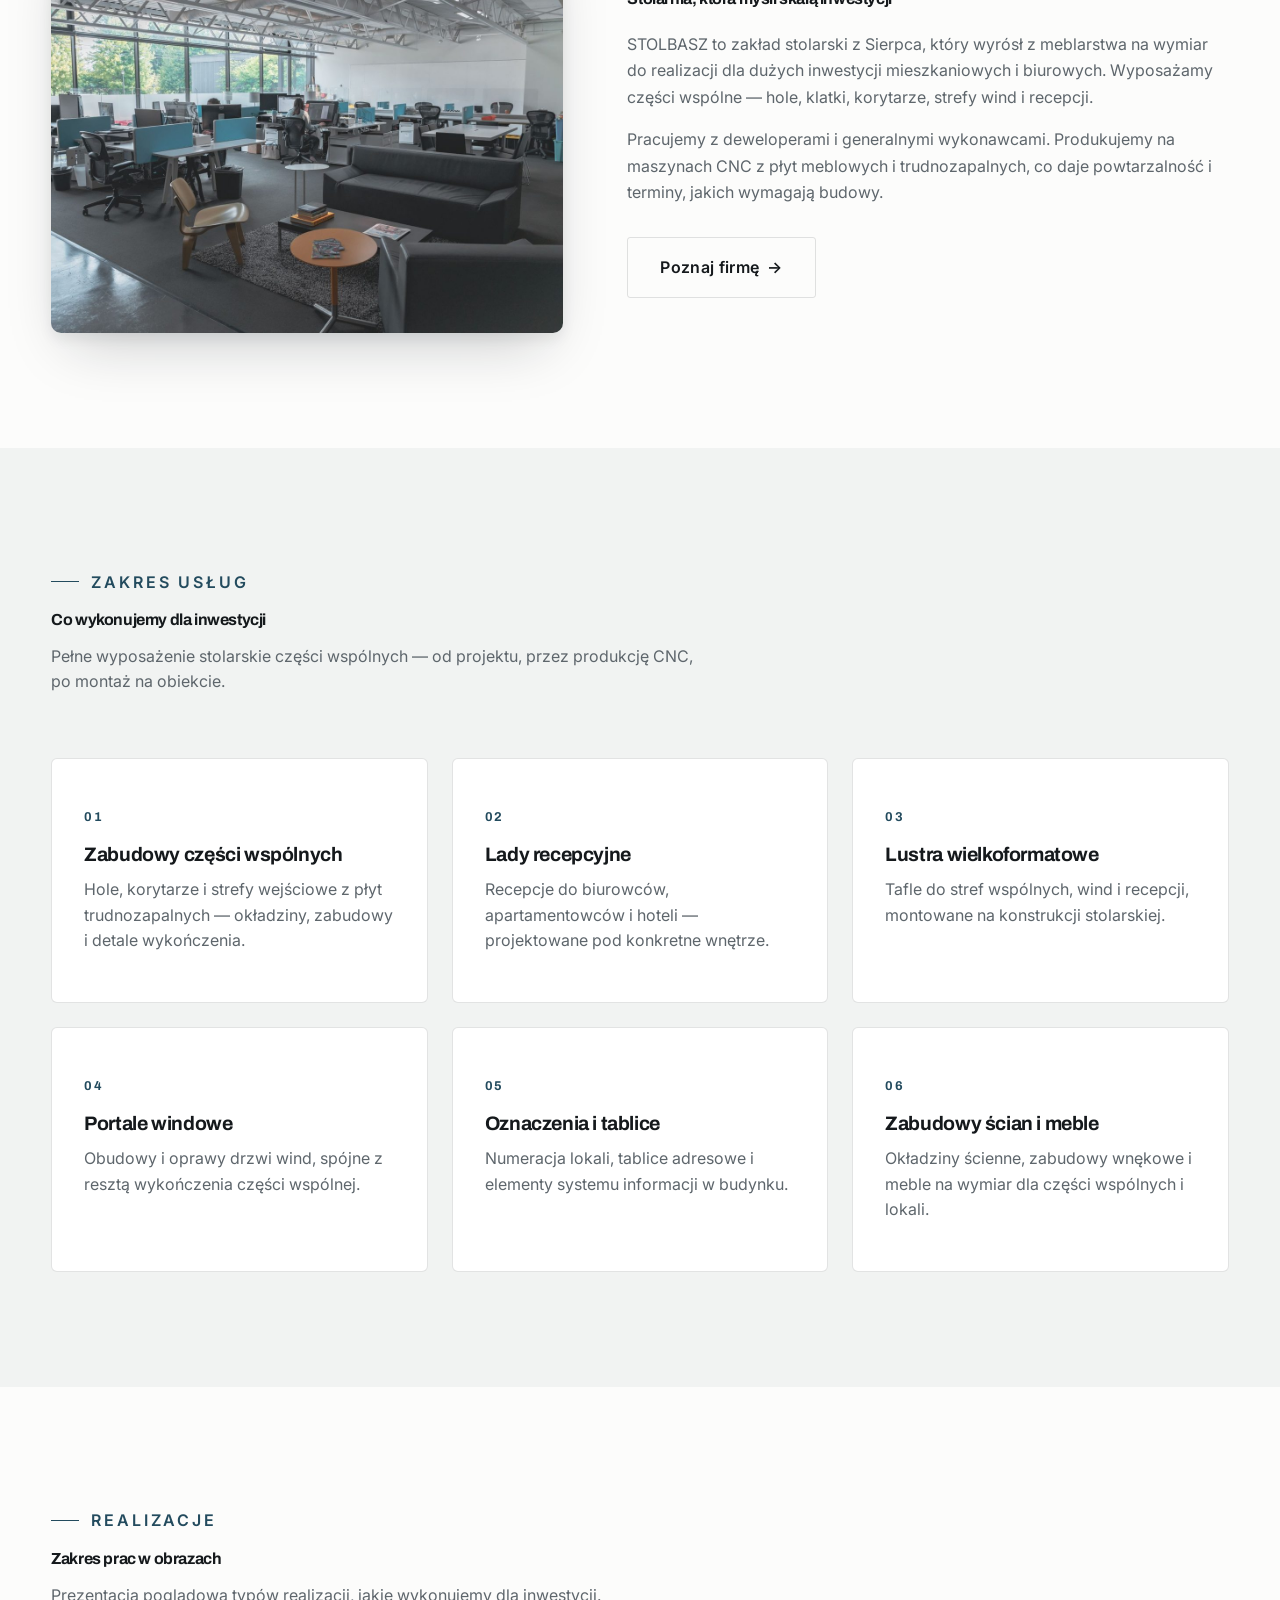
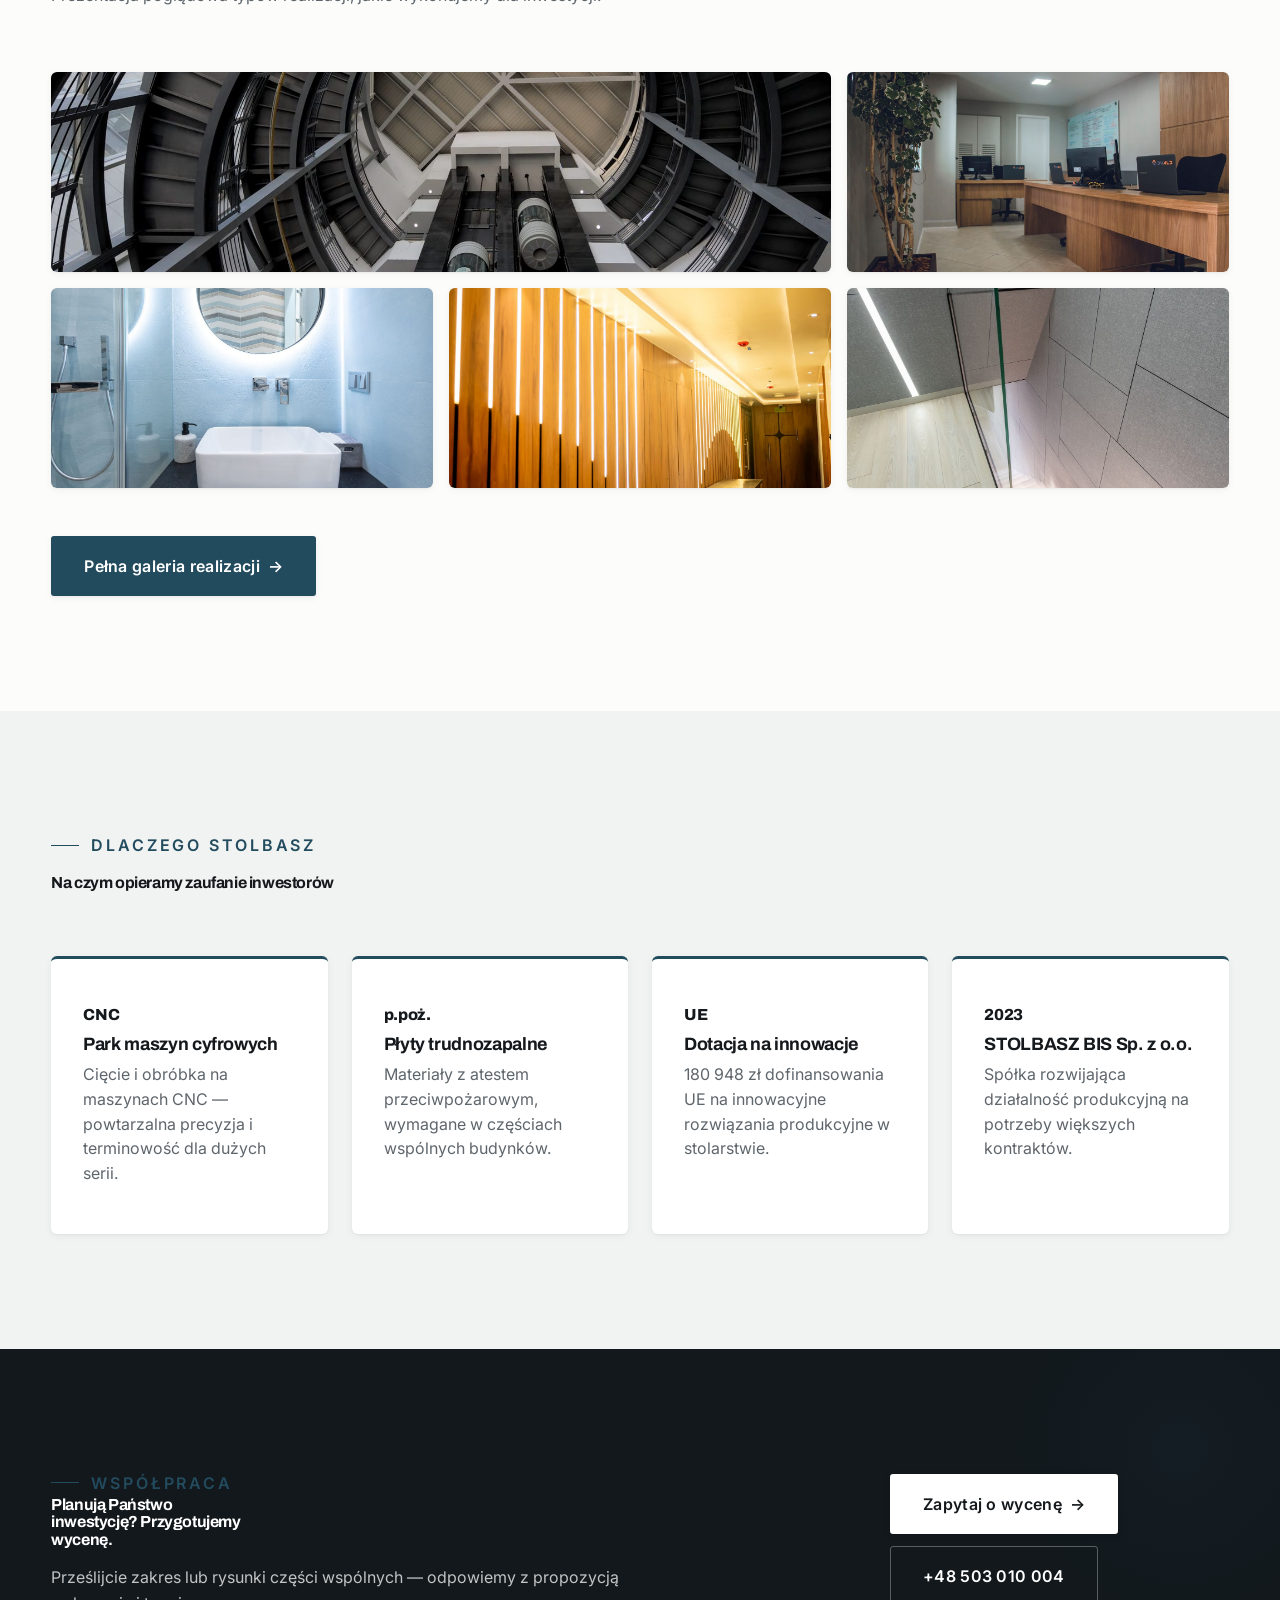
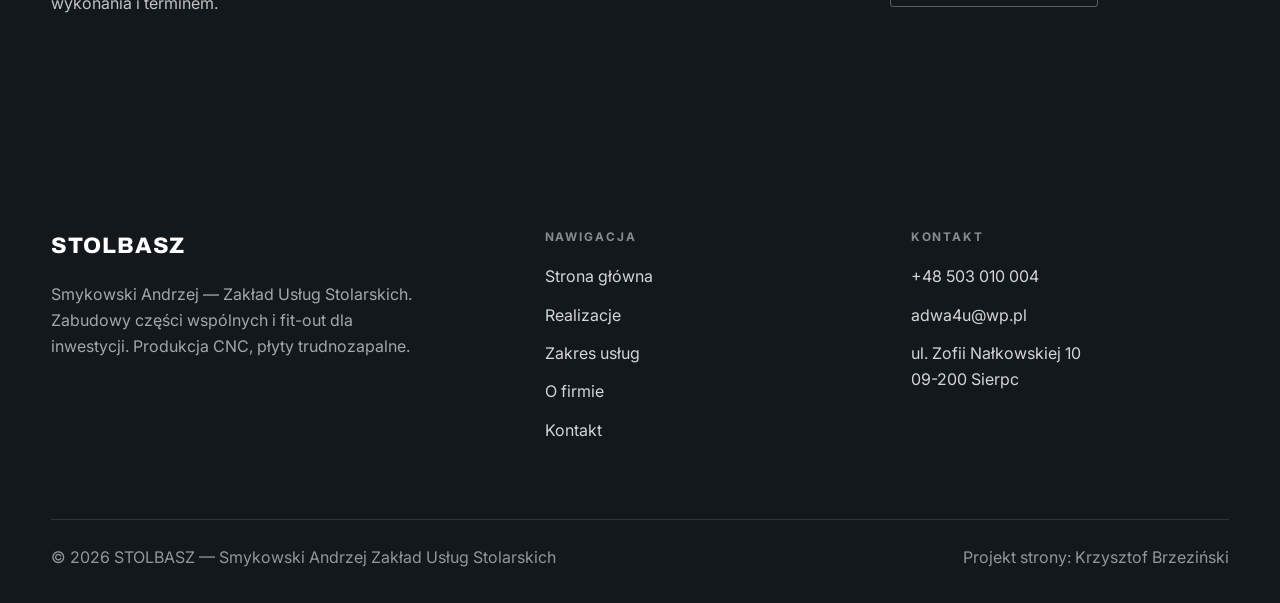
==== commit fc267b95: "Czcionka nagłówków: Syne -> Archivo (bardziej profesjonalny B2B)" ====
--- a/index.html
+++ b/index.html
@@ -7,8 +7,8 @@
 <meta name="description" content="STOLBASZ — stolarstwo B2B dla inwestycji deweloperskich: zabudowy części wspólnych z płyt trudnozapalnych, lady recepcyjne, lustra wielkoformatowe, portale windowe. Produkcja na maszynach CNC.">
 <link rel="preconnect" href="https://fonts.googleapis.com">
 <link rel="preconnect" href="https://fonts.gstatic.com" crossorigin>
-<link href="https://fonts.googleapis.com/css2?family=Syne:wght@600;700;800&family=Inter:wght@400;500;600;700&display=swap" rel="stylesheet">
-<link rel="stylesheet" href="assets/styles.css?v=1">
+<link href="https://fonts.googleapis.com/css2?family=Archivo:wght@500;600;700;800&family=Inter:wght@400;500;600;700&display=swap" rel="stylesheet">
+<link rel="stylesheet" href="assets/styles.css?v=2">
 </head>
 <body>
 
@@ -178,6 +178,6 @@
   </div>
 </footer>
 
-<script src="assets/main.js?v=1"></script>
+<script src="assets/main.js?v=2"></script>
 </body>
 </html>
--- a/assets/styles.css
+++ b/assets/styles.css
@@ -43,7 +43,7 @@
 
   --hairline:1px solid var(--line);
 
-  --font-display:"Syne","Helvetica Neue",sans-serif;
+  --font-display:"Archivo","Helvetica Neue",sans-serif;
   --font-body:"Inter","Helvetica Neue",Arial,sans-serif;
 }
 
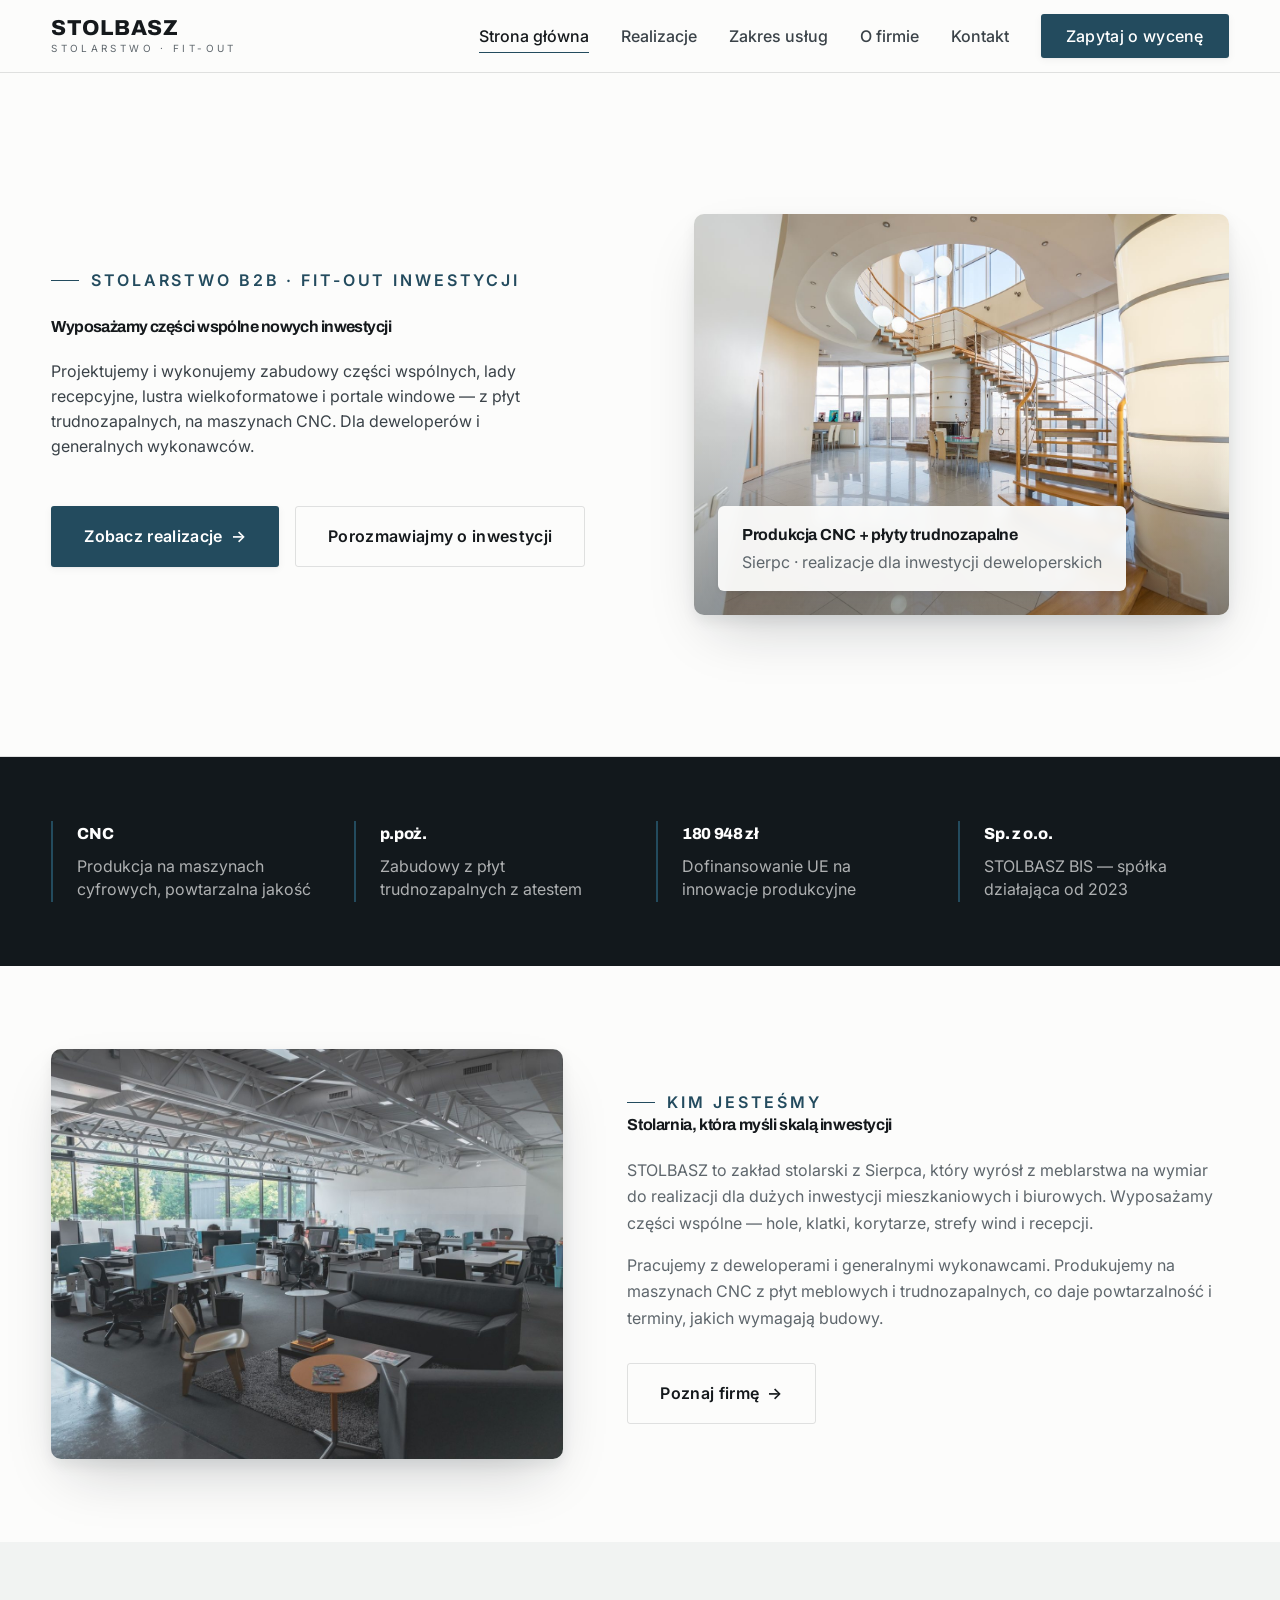
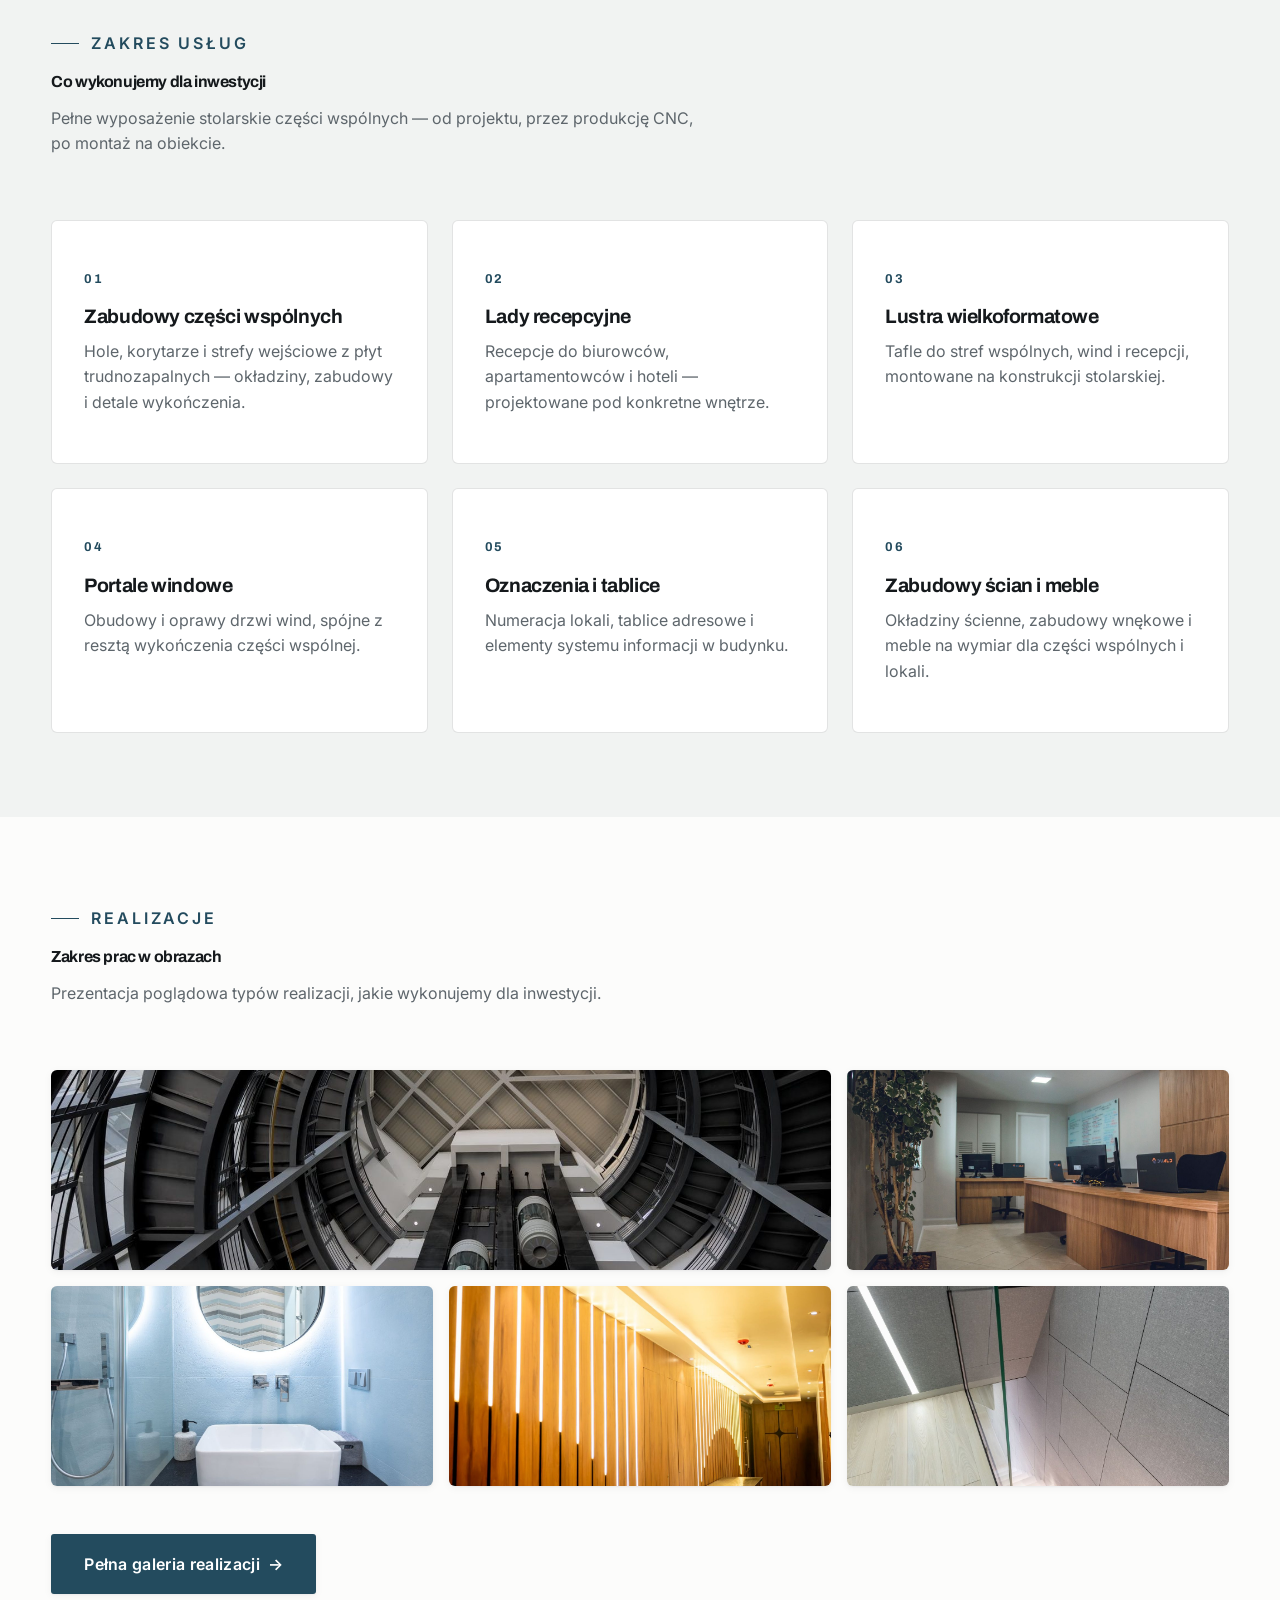
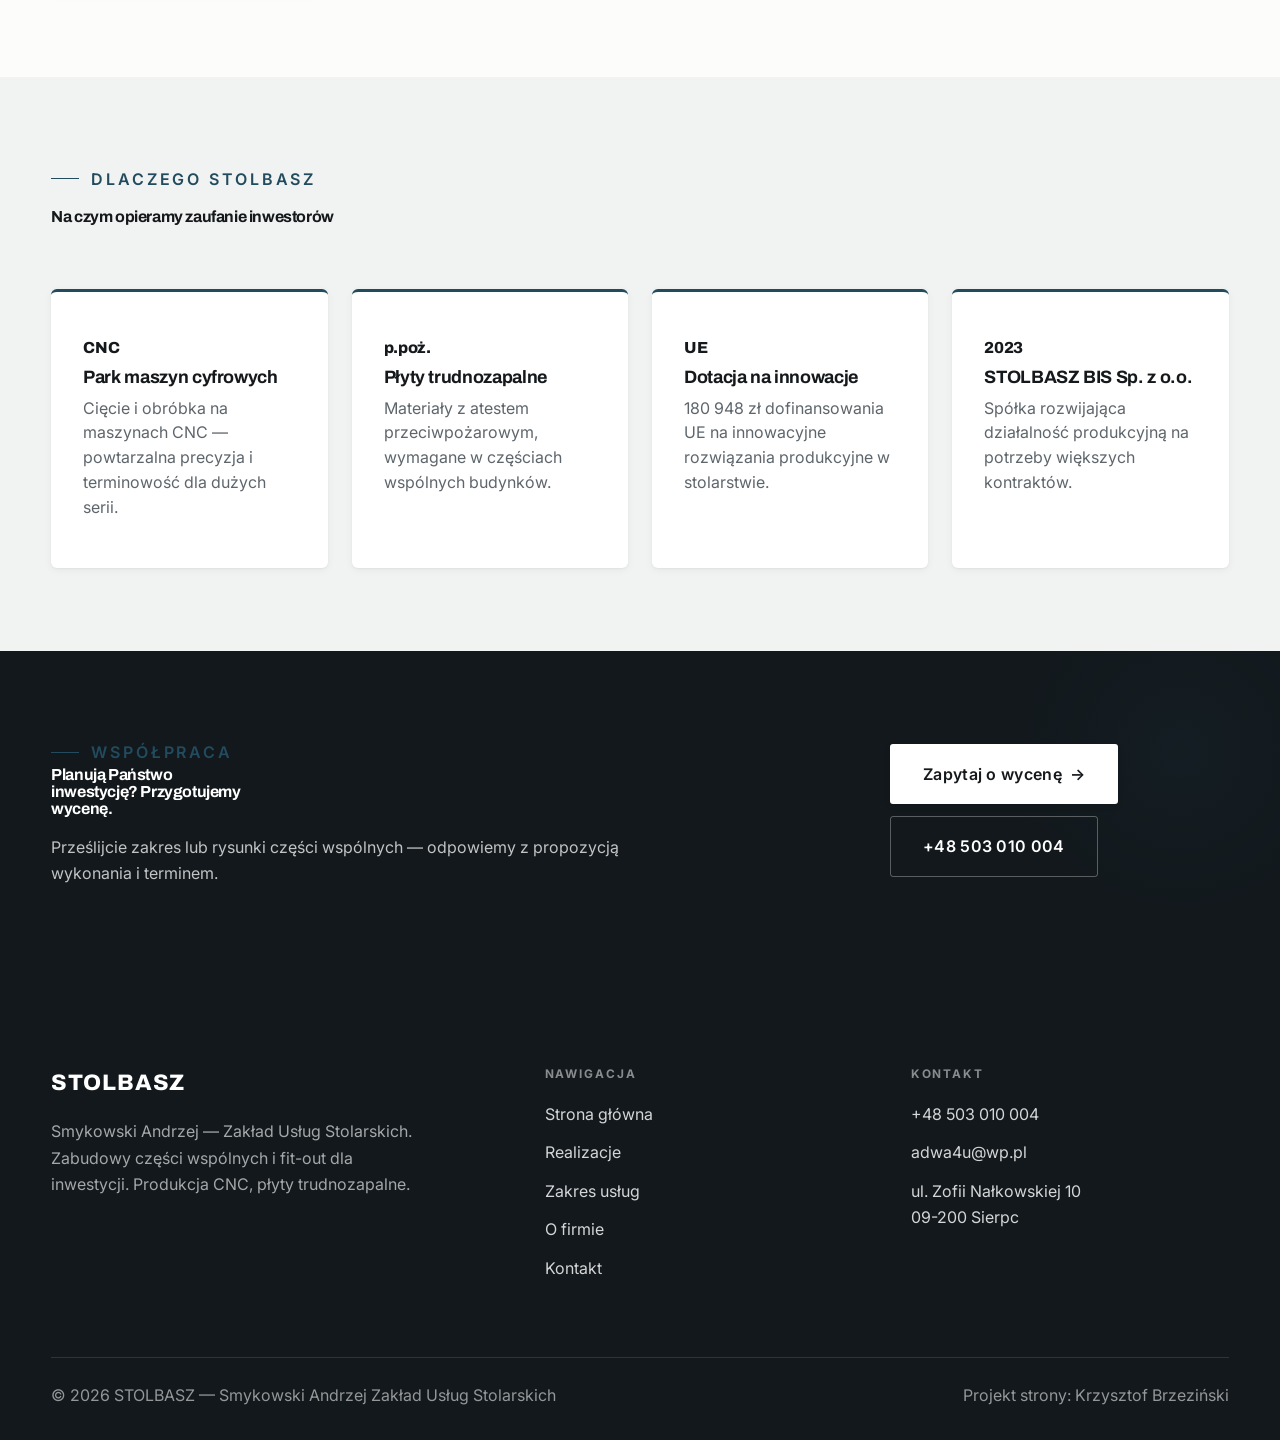
==== commit 4a572091: "Hero: mniej pustej przestrzeni (zdjecie 4:3, mniejsze odstepy sekcji)" ====
--- a/index.html
+++ b/index.html
@@ -8,7 +8,7 @@
 <link rel="preconnect" href="https://fonts.googleapis.com">
 <link rel="preconnect" href="https://fonts.gstatic.com" crossorigin>
 <link href="https://fonts.googleapis.com/css2?family=Archivo:wght@500;600;700;800&family=Inter:wght@400;500;600;700&display=swap" rel="stylesheet">
-<link rel="stylesheet" href="assets/styles.css?v=2">
+<link rel="stylesheet" href="assets/styles.css?v=3">
 </head>
 <body>
 
@@ -178,6 +178,6 @@
   </div>
 </footer>
 
-<script src="assets/main.js?v=2"></script>
+<script src="assets/main.js?v=3"></script>
 </body>
 </html>
--- a/assets/styles.css
+++ b/assets/styles.css
@@ -62,7 +62,7 @@
 a{color:inherit;text-decoration:none}
 
 .wrap{width:min(92%,1180px);margin-inline:auto}
-section{padding-block:clamp(64px,9vw,124px)}
+section{padding-block:clamp(52px,6.5vw,96px)}
 
 h1,h2,h3{font-family:var(--font-display);font-weight:700;line-height:1.08;letter-spacing:-.02em;color:var(--ink)}
 h1{font-size:var(--text-h1);letter-spacing:-.035em}
@@ -129,13 +129,13 @@
 
 /* ---------- HERO (split) ---------- */
 .hero{position:relative;overflow:hidden;border-bottom:var(--hairline)}
-.hero-grid{display:grid;grid-template-columns:1.02fr .98fr;gap:clamp(24px,4vw,64px);align-items:center;
-  padding-block:clamp(56px,8vw,108px)}
+.hero-grid{display:grid;grid-template-columns:1.05fr .95fr;gap:clamp(24px,4vw,60px);align-items:center;
+  padding-block:clamp(36px,4.5vw,64px)}
 .hero-copy .eyebrow{margin-bottom:var(--space-5)}
 .hero-copy h1{margin-bottom:var(--space-5)}
 .hero-copy .lead{margin-bottom:var(--space-7)}
 .hero-actions{display:flex;flex-wrap:wrap;gap:var(--space-4)}
-.hero-art{position:relative;aspect-ratio:4/5;border-radius:var(--r-lg);overflow:hidden;box-shadow:var(--sh-lg)}
+.hero-art{position:relative;aspect-ratio:4/3;border-radius:var(--r-lg);overflow:hidden;box-shadow:var(--sh-lg)}
 .hero-art img{width:100%;height:100%;object-fit:cover}
 .hero-art::after{content:"";position:absolute;inset:0;background:linear-gradient(180deg,transparent 55%,rgba(18,24,28,.28))}
 .hero-badge{position:absolute;left:var(--space-5);bottom:var(--space-5);z-index:2;
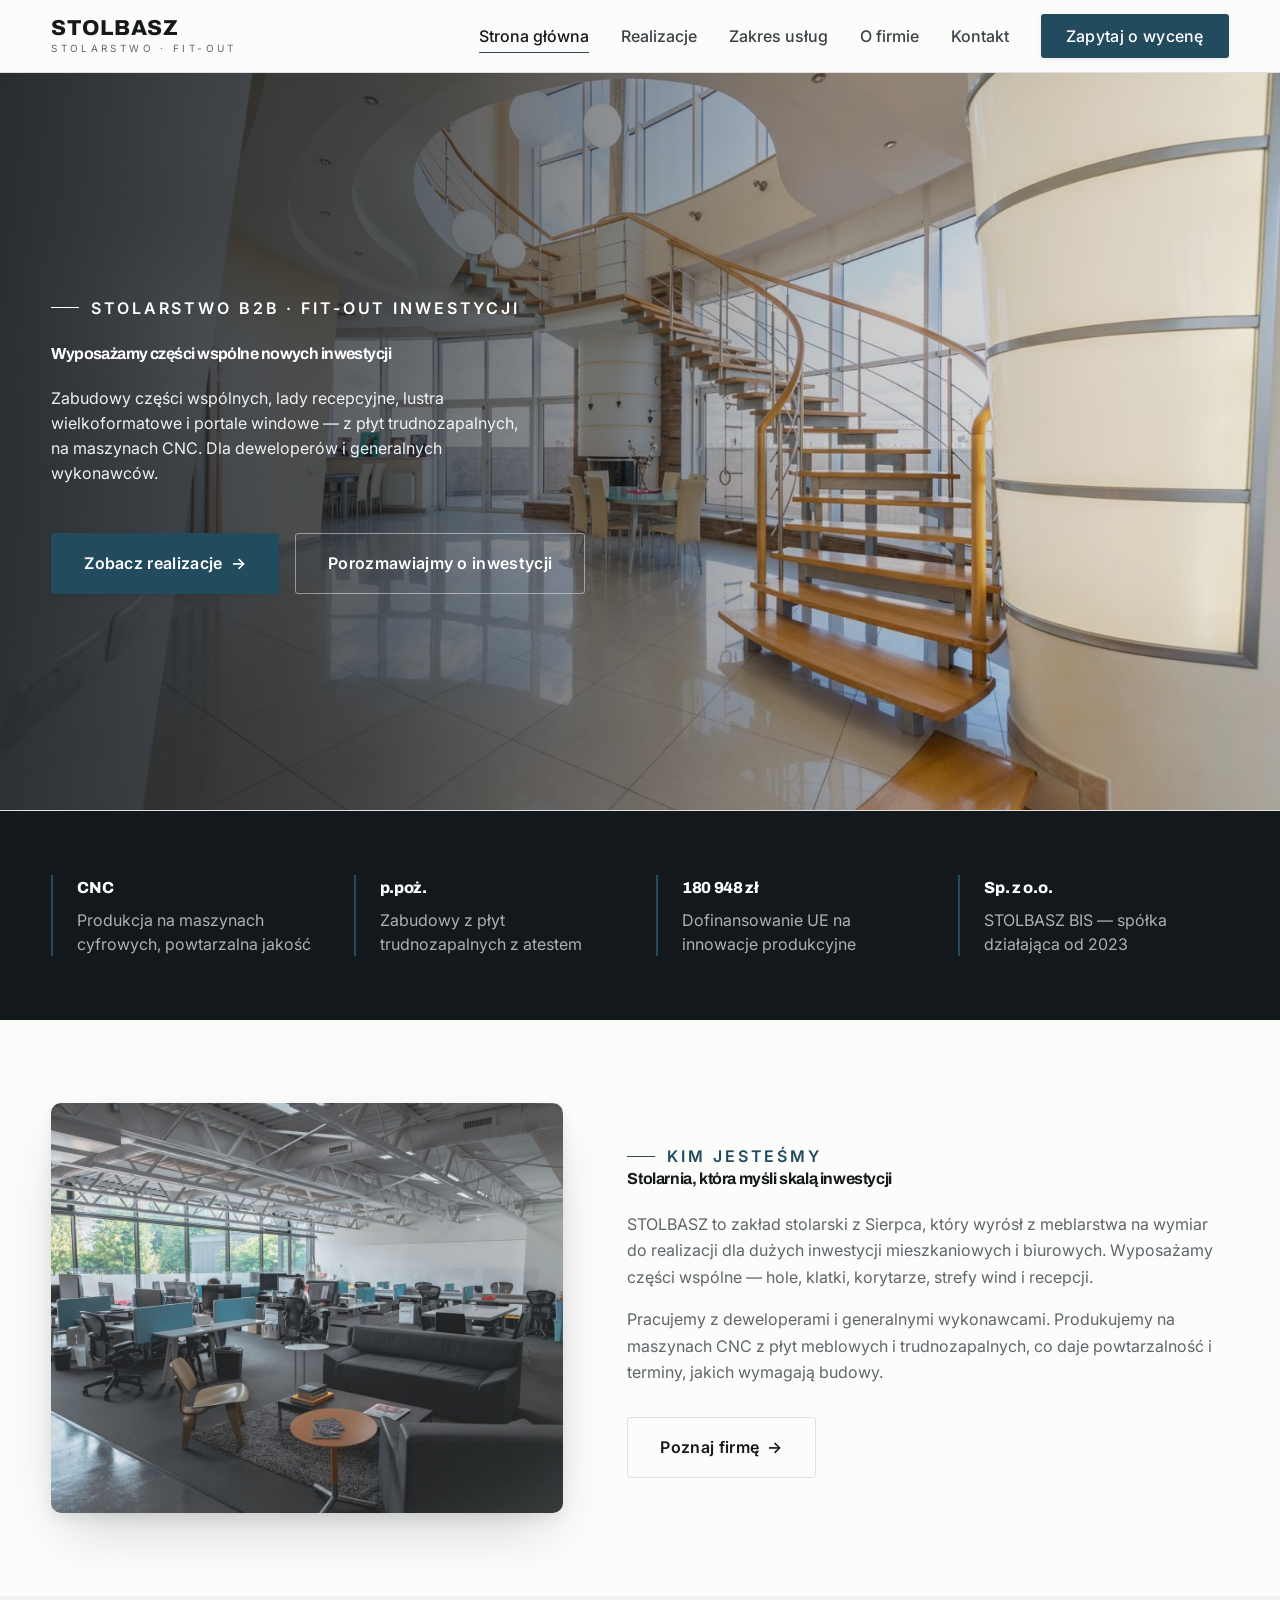
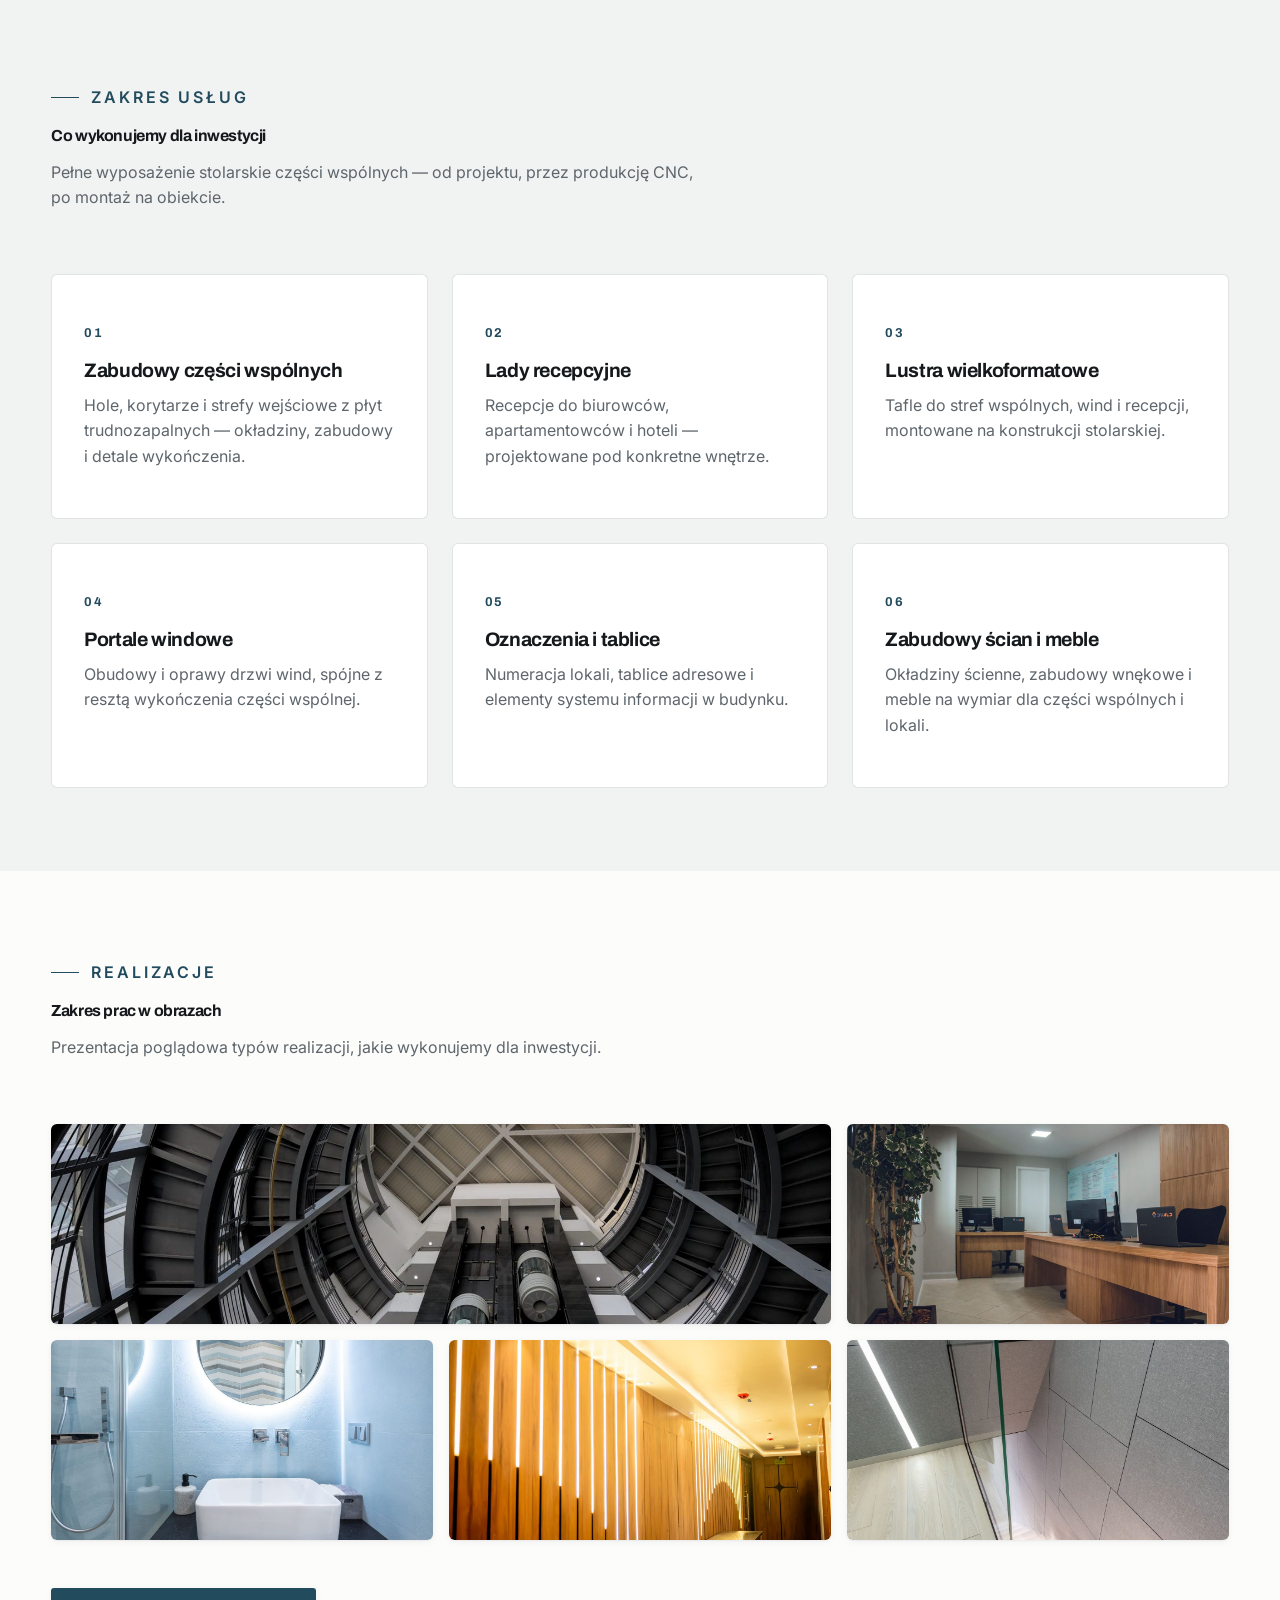
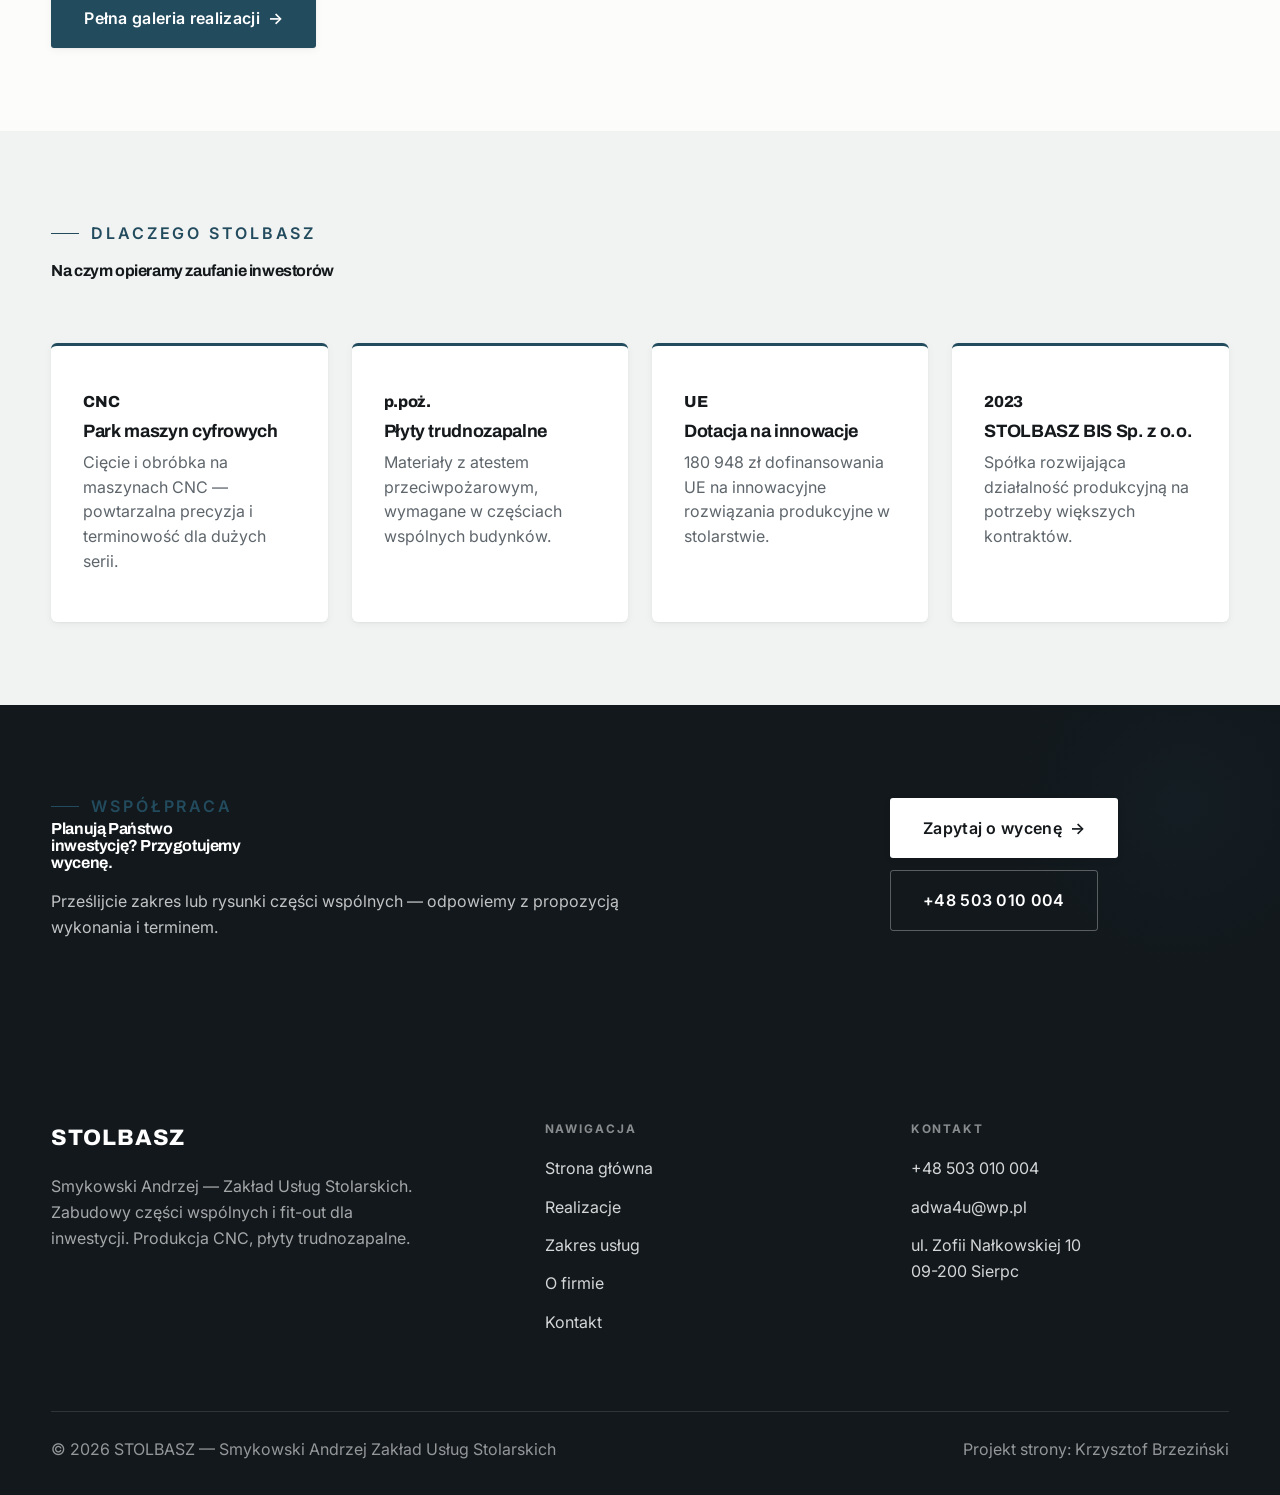
==== commit 8e0968e2: "Strona glowna: duzy kinowy hero (pelnoszerokosciowy, tekst na zdjeciu)" ====
--- a/index.html
+++ b/index.html
@@ -8,7 +8,7 @@
 <link rel="preconnect" href="https://fonts.googleapis.com">
 <link rel="preconnect" href="https://fonts.gstatic.com" crossorigin>
 <link href="https://fonts.googleapis.com/css2?family=Archivo:wght@500;600;700;800&family=Inter:wght@400;500;600;700&display=swap" rel="stylesheet">
-<link rel="stylesheet" href="assets/styles.css?v=3">
+<link rel="stylesheet" href="assets/styles.css?v=4">
 </head>
 <body>
 
@@ -31,23 +31,17 @@
   </div>
 </header>
 
-<!-- HERO -->
-<section class="hero">
-  <div class="wrap hero-grid">
-    <div class="hero-copy reveal">
+<!-- HERO (duży / kinowy) -->
+<section class="hero-cine">
+  <img src="img/hero.jpg" alt="Nowoczesna część wspólna inwestycji — hol z atrium i klatką schodową">
+  <div class="wrap">
+    <div class="hero-copy">
       <span class="eyebrow">Stolarstwo B2B · fit-out inwestycji</span>
       <h1>Wyposażamy części wspólne nowych inwestycji</h1>
-      <p class="lead">Projektujemy i wykonujemy zabudowy części wspólnych, lady recepcyjne, lustra wielkoformatowe i portale windowe — z płyt trudnozapalnych, na maszynach CNC. Dla deweloperów i generalnych wykonawców.</p>
+      <p class="lead">Zabudowy części wspólnych, lady recepcyjne, lustra wielkoformatowe i portale windowe — z płyt trudnozapalnych, na maszynach CNC. Dla deweloperów i generalnych wykonawców.</p>
       <div class="hero-actions">
         <a href="realizacje.html" class="btn btn-accent">Zobacz realizacje <span class="arr">→</span></a>
-        <a href="kontakt.html" class="btn btn-ghost">Porozmawiajmy o inwestycji</a>
-      </div>
-    </div>
-    <div class="hero-art reveal">
-      <img src="img/hero.jpg" alt="Nowoczesna część wspólna inwestycji — hol z atrium i klatką schodową">
-      <div class="hero-badge">
-        <strong>Produkcja CNC + płyty trudnozapalne</strong>
-        <span>Sierpc · realizacje dla inwestycji deweloperskich</span>
+        <a href="kontakt.html" class="btn btn-ghost" style="color:#fff;border-color:rgba(255,255,255,.45)">Porozmawiajmy o inwestycji</a>
       </div>
     </div>
   </div>
@@ -178,6 +172,6 @@
   </div>
 </footer>
 
-<script src="assets/main.js?v=3"></script>
+<script src="assets/main.js?v=4"></script>
 </body>
 </html>
--- a/assets/styles.css
+++ b/assets/styles.css
@@ -143,6 +143,24 @@
   border-radius:var(--r-md);padding:var(--space-4) var(--space-5);box-shadow:var(--sh-md);max-width:78%}
 .hero-badge strong{display:block;font-family:var(--font-display);font-size:1rem;letter-spacing:-.01em}
 .hero-badge span{font-size:var(--text-sm);color:var(--muted)}
+
+/* ---------- HERO duży / kinowy (strona główna) ---------- */
+.hero-cine{position:relative;min-height:clamp(560px,82vh,840px);display:flex;align-items:center;overflow:hidden;border-bottom:var(--hairline)}
+.hero-cine>img{position:absolute;inset:0;width:100%;height:100%;object-fit:cover;z-index:0}
+.hero-cine::after{content:"";position:absolute;inset:0;z-index:1;
+  background:linear-gradient(95deg,rgba(13,18,23,.86) 0%,rgba(13,18,23,.64) 32%,rgba(13,18,23,.24) 62%,rgba(13,18,23,.04) 100%)}
+.hero-cine .wrap{position:relative;z-index:2;padding-block:var(--space-8)}
+.hero-cine .hero-copy{max-width:660px}
+.hero-cine .eyebrow{color:#fff;margin-bottom:var(--space-5)}
+.hero-cine .eyebrow::before{background:#fff}
+.hero-cine h1{color:#fff;margin-bottom:var(--space-5);font-size:clamp(2.9rem,2rem+4.4vw,5.2rem)}
+.hero-cine .lead{color:rgba(255,255,255,.92);max-width:48ch;margin-bottom:var(--space-7)}
+.hero-cine .hero-actions{display:flex;flex-wrap:wrap;gap:var(--space-4)}
+@media(max-width:680px){
+  .hero-cine{min-height:clamp(520px,76vh,640px);align-items:flex-end}
+  .hero-cine::after{background:linear-gradient(0deg,rgba(13,18,23,.9) 6%,rgba(13,18,23,.45) 55%,rgba(13,18,23,.25) 100%)}
+  .hero-cine .wrap{padding-bottom:var(--space-9)}
+}
 
 /* full-bleed hero variant (podstrony) */
 .pagehead{position:relative;min-height:46vh;display:flex;align-items:flex-end;overflow:hidden;border-bottom:var(--hairline)}
